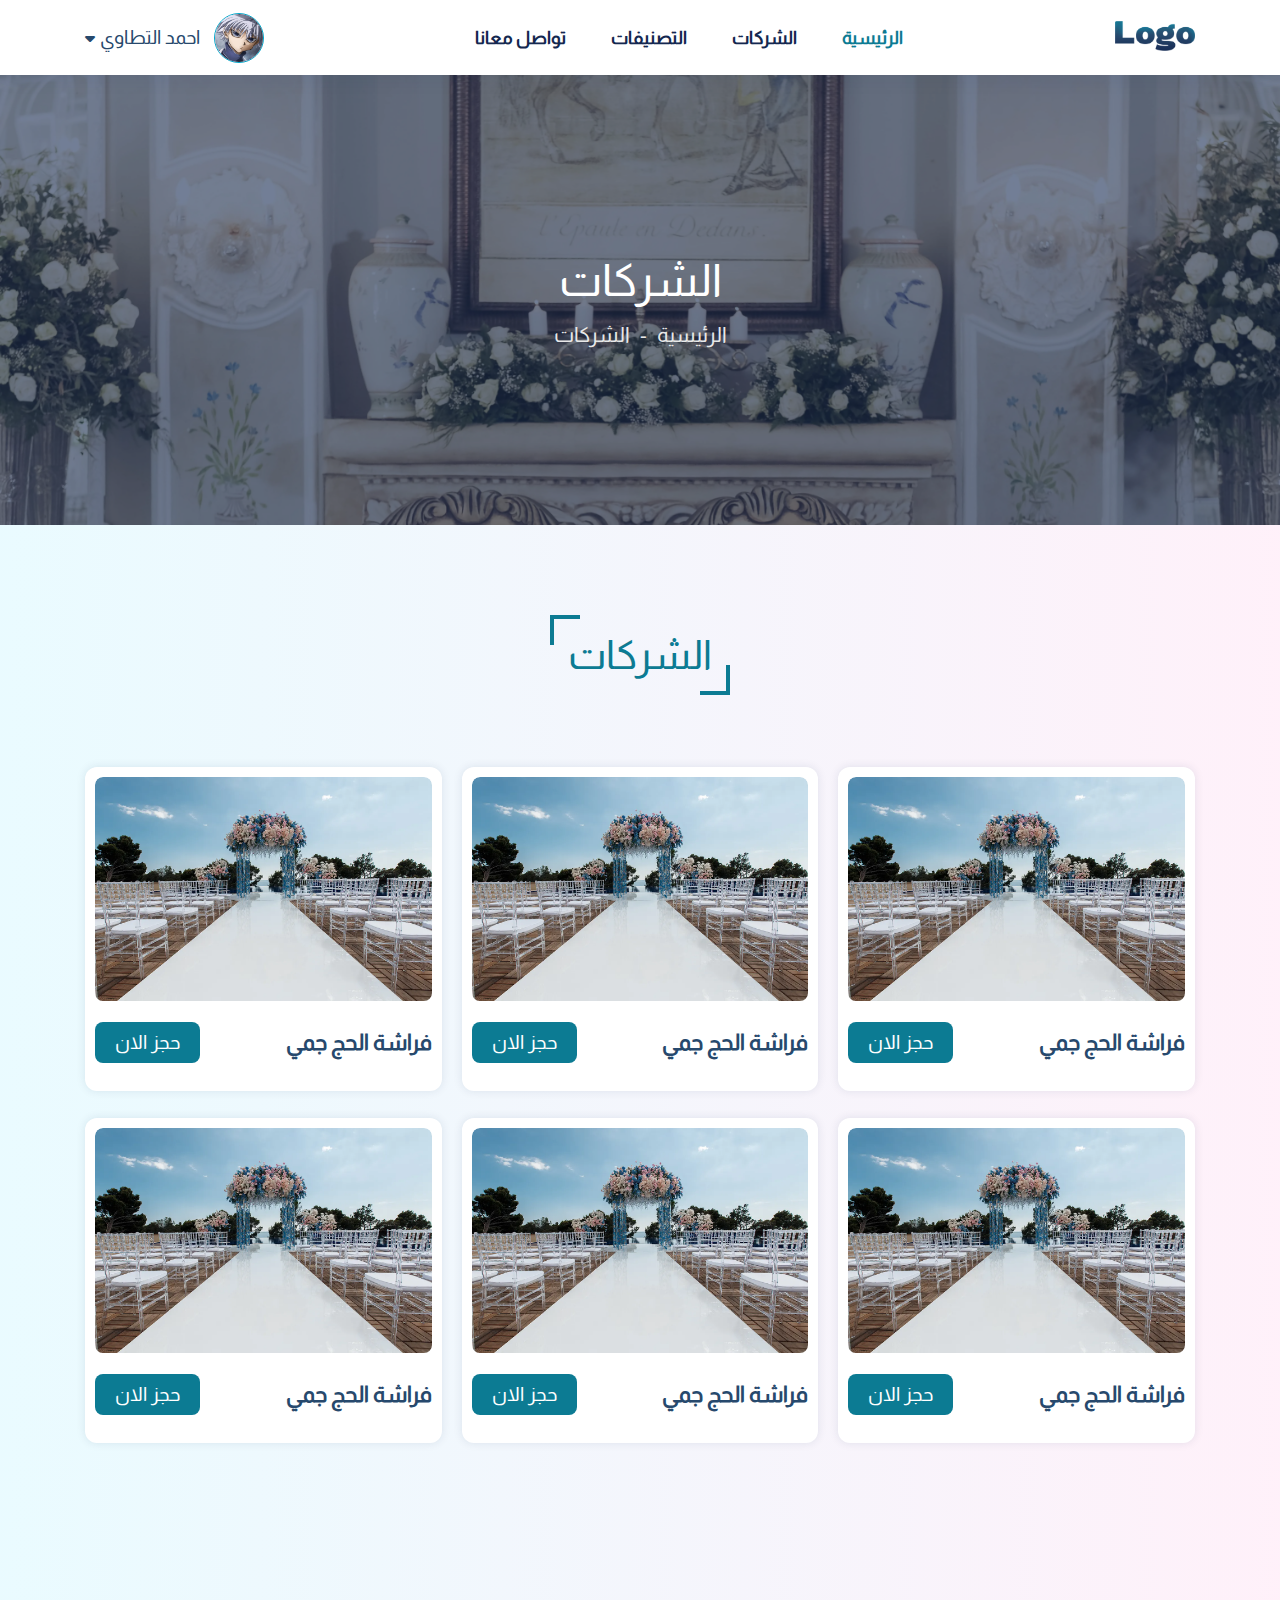
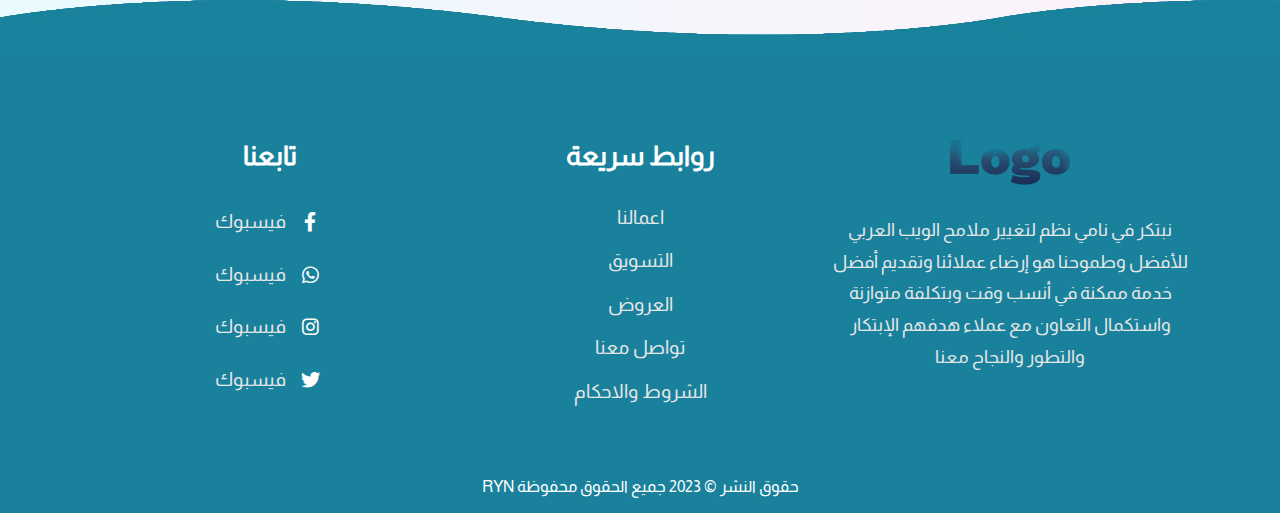
==== company.html @ 6fd78a38 "ahmed" ====
<!DOCTYPE html><html lang="ar"><head><meta charset="UTF-8"><meta http-equiv="X-UA-Compatible" content="IE=edge"><meta name="viewport" content="width=device-width, initial-scale=1"><meta name="description" content="Information Technology"><title>website-s</title><link rel="icon" href="assets/img/logo.webp" type="image/png"><link rel="stylesheet" href="css/style.css"><link rel="stylesheet" href="css/plugins.css"></head></html><body><header> <div class="container"> <nav class="normal"><a class="logo" href="index.html"><img src="assets/img/logo.webp" alt="logo"></a><ul class="nav-links"> <li><a class="active" href="index.html">الرئيسية </a></li><li><a href="company.html">الشركات  </a></li><li><a href="#!">التصنيفات  </a></li><li><a href="ContactUs.html">تواصل معانا </a></li></ul><div class="user-after-login"> <div class="user-img"> <img src="assets/img/model-3.webp" alt="user-img"></div><p class="user-name"> احمد التطاوي<i class="fa-solid fa-caret-down"></i></p><div class="drop-down"> <ul> <li><a href="#!"> <i class="fa-light fa-sliders"></i>إعدادات </a></li><li><a href="#!"> <i class="fa-light fa-circle-info"></i>مساعدة </a></li><li><a href="#!"> <i class="fa-light fa-arrow-right-from-bracket"></i>تسجيل الخروج </a></li></ul></div></div></nav></div><div class="container-full"> <nav class="responsive"><div class="icon-menu"> <span> </span><span> </span><span> </span></div><a class="logo" href="#!"><img src="assets/img/logo.webp" alt="logo"></a><div class="user-after-login"> <div class="user-img"> <img src="assets/img/model-3.webp" alt="user-img"></div><div class="drop-down"> <ul> <li><a href="#!"> <i class="fa-light fa-sliders"></i>إعدادات </a></li><li><a href="#!"> <i class="fa-light fa-circle-info"></i>مساعدة </a></li><li><a href="#!"> <i class="fa-light fa-arrow-right-from-bracket"></i>تسجيل الخروج</a></li></ul></div></div><div class="links-res"> <ul> <li><a class="active" href="index.html">الرئيسية </a></li><li><a href="company.html">الشركات  </a></li><li><a href="#!">التصنيفات  </a></li><li><a href="ContactUs.html">تواصل معانا</a></li></ul></div></nav></div></header><section class="page-banner"> <div class="container"> <div class="page-bread"> <p class="head">الشركات</p><ul><li><a href="index.html">الرئيسية</a></li><li>-</li><li>الشركات</li></ul></div></div></section><section class="company"> <div class="container"> <div class="main-heading"> <p class="title"> الشركات</p></div><div class="row gap-1"><div class="col-4-lg col-6-md col-12-sm"> <div class="company-card"> <div class="company-img"> <img src="assets/img/banner-1.webp" alt="company-img"></div><div class="details-company"> <p class="name">فراشة الحج جمي</p><button type="button">حجز الان</button></div></div></div><div class="col-4-lg col-6-md col-12-sm"> <div class="company-card"> <div class="company-img"> <img src="assets/img/banner-1.webp" alt="company-img"></div><div class="details-company"> <p class="name">فراشة الحج جمي</p><button type="button">حجز الان</button></div></div></div><div class="col-4-lg col-6-md col-12-sm"> <div class="company-card"> <div class="company-img"> <img src="assets/img/banner-1.webp" alt="company-img"></div><div class="details-company"> <p class="name">فراشة الحج جمي</p><button type="button">حجز الان</button></div></div></div><div class="col-4-lg col-6-md col-12-sm"> <div class="company-card"> <div class="company-img"> <img src="assets/img/banner-1.webp" alt="company-img"></div><div class="details-company"> <p class="name">فراشة الحج جمي</p><button type="button">حجز الان</button></div></div></div><div class="col-4-lg col-6-md col-12-sm"> <div class="company-card"> <div class="company-img"> <img src="assets/img/banner-1.webp" alt="company-img"></div><div class="details-company"> <p class="name">فراشة الحج جمي</p><button type="button">حجز الان</button></div></div></div><div class="col-4-lg col-6-md col-12-sm"> <div class="company-card"> <div class="company-img"> <img src="assets/img/banner-1.webp" alt="company-img"></div><div class="details-company"> <p class="name">فراشة الحج جمي</p><button type="button">حجز الان</button></div></div></div></div></div></section><footer> <div class="wave wave-1"></div><div class="wave wave-2"></div><div class="wave wave-3"></div><div class="wave wave-4"></div><div class="container"> <div class="row"> <div class="col-4-lg col-6-md col-12-sm"><div class="about_notes"> <div class="img_footer"> <img src="assets/img/logo.webp" alt="logo"></div><p class="des">نبتكر في نامي نظم لتغيير ملامح الويب العربي للأفضل وطموحنا هو إرضاء عملائنا وتقديم أفضل خدمة ممكنة في أنسب وقت وبتكلفة متوازنة واستكمال التعاون مع عملاء هدفهم الإبتكار والتطور والنجاح معنا</p></div></div><div class="col-4-lg col-6-md col-12-sm"><div class="important_links"> <p class="head">روابط سريعة</p><ul> <li><a href="#!">اعمالنا</a></li><li><a href="#!">التسويق</a></li><li><a href="#!">العروض</a></li><li><a href="ContactUs.html">تواصل معنا</a></li><li><a href="#!">الشروط والاحكام</a></li></ul></div></div><div class="col-4-lg col-6-md col-12-sm"><div class="follow"> <p class="head">تابعنا</p><ul> <li> <a class="links" href="#!"> <i class="fa-brands fa-facebook-f"></i>فيسبوك</a></li><li> <a class="links" href="#!"> <i class="fa-brands fa-whatsapp"></i>فيسبوك</a></li><li> <a class="links" href="#!"> <i class="fa-brands fa-instagram"></i>فيسبوك</a></li><li> <a class="links" href="#!"> <i class="fa-brands fa-twitter"></i>فيسبوك</a></li></ul></div></div></div><p class="copy_right">حقوق النشر © 2023 جميع الحقوق محفوظة <a href="#!">RYN </a></p></div></footer><script src="js/plugins.js"></script></body>
---- css/style.css ----
.row{display:-webkit-box;display:-ms-flexbox;display:flex;-webkit-box-align:center;-ms-flex-align:center;align-items:center;-ms-flex-wrap:wrap;flex-wrap:wrap}.gap-1>*{padding-left:10px;padding-right:10px}.gap-1{margin-left:-10px;margin-right:-10px}@media (min-width:567px){.col-12-sm{-webkit-box-sizing:border-box;box-sizing:border-box;-webkit-box-flex:0;-ms-flex-positive:0;flex-grow:0;width:100%}}@media (min-width:768px){.col-6-md{-webkit-box-sizing:border-box;box-sizing:border-box;-webkit-box-flex:0;-ms-flex-positive:0;flex-grow:0;width:50%}}@media (min-width:992px){.col-4-lg{-webkit-box-sizing:border-box;box-sizing:border-box;-webkit-box-flex:0;-ms-flex-positive:0;flex-grow:0;width:33.3333333333%}}@media (max-width:567px){.col-12-sm{-webkit-box-sizing:border-box;box-sizing:border-box;-webkit-box-flex:0;-ms-flex-positive:0;flex-grow:0;width:100%}}.container-full{max-width:100%;margin:0 auto;padding:0 15px}.container{max-width:1200px;margin:0 auto;padding:0 15px}@media (max-width:767px){.container{padding:0 15px}}@media (min-width:567px){.container{max-width:540px}}@media (min-width:768px){.container{max-width:720px}}@media (min-width:992px){.container{max-width:960px}}@media (min-width:1200px){.container{max-width:1140px}}@media (min-width:1400px){.container{max-width:1320px}}*,::after,::before{-webkit-box-sizing:border-box;box-sizing:border-box}*{font-size:inherit;margin:0;padding:0;font-family:Almarai;direction:rtl}@font-face{src:url(../assets/webfonts/Almarai-Regular.woff2),url(../assets/webfonts/Almarai-Bold.woff2);font-family:Almarai;font-display:swap}body{background-color:#fff;overflow-x:hidden}ul li{list-style:none}a{text-decoration:none;display:inline-block}button{height:unset}header .responsive .icon-menu{width:50px;height:50px;position:relative;background-color:transparent;border:0;display:-webkit-box;display:-ms-flexbox;display:flex;-webkit-box-align:center;-ms-flex-align:center;align-items:center;-webkit-box-pack:center;-ms-flex-pack:center;justify-content:center;cursor:pointer;overflow:hidden}header .responsive .icon-menu span{position:absolute;height:4px;width:40px;background-color:#27496d;border-radius:50px;-webkit-transition:.2s linear;transition:.2s linear}header .responsive .icon-menu span:nth-child(1){top:10px}header .responsive .icon-menu span:nth-child(2){top:20px}header .responsive .icon-menu span:nth-child(3){top:30px}header .responsive .active.icon-menu span:nth-child(1){top:50%;-webkit-transform:rotate(45deg);transform:rotate(45deg)}header .responsive .active.icon-menu span:nth-child(2){top:20px;-webkit-transform:translateX(50px);transform:translateX(50px);opacity:0}header .responsive .active.icon-menu span:nth-child(3){top:50%;-webkit-transform:rotate(315deg);transform:rotate(315deg)}header .normal .user-after-login .drop-down,header .responsive .drop-down{position:absolute;left:-15px;top:7.5vh;background-color:#fff;-webkit-box-shadow:0 0 10px rgba(20,40,80,.1);box-shadow:0 0 10px rgba(20,40,80,.1);height:21vh;width:150px;border-radius:5px;display:none}header .normal .user-after-login .drop-down ul,header .responsive .drop-down ul{padding:3vh 1.5vh}header .normal .user-after-login .drop-down ul li,header .responsive .drop-down ul li{padding-bottom:3vh}header .normal .user-after-login .drop-down ul li a,header .responsive .drop-down ul li a{font-size:1rem;color:#27496d;-webkit-transition:.3s ease-out;transition:.3s ease-out}header .normal .user-after-login .drop-down ul li a i,header .responsive .drop-down ul li a i{padding-left:1vh}header .normal .user-after-login .drop-down ul li a:hover,header .responsive .drop-down ul li a:hover{color:#00a8cc;-webkit-transform:translateX(-10px);transform:translateX(-10px)}header{width:100%;-webkit-box-shadow:0 0 1.25rem rgba(20,40,80,.1);box-shadow:0 0 1.25rem rgba(20,40,80,.1);z-index:1024;position:relative;background-color:#fff}header.scroll{position:fixed;-webkit-animation:sticky .5s linear;animation:sticky .5s linear;top:0;-webkit-box-shadow:0 0 1.25rem rgba(20,40,80,.15);box-shadow:0 0 1.25rem rgba(20,40,80,.15)}header .normal{display:-webkit-box;display:-ms-flexbox;display:flex;-webkit-box-align:center;-ms-flex-align:center;align-items:center;-webkit-box-pack:justify;-ms-flex-pack:justify;justify-content:space-between;padding:12px 0}@media (max-width:768px){header .normal{display:none}}header .normal.scroll{padding:8px 0}header .normal.scroll .logo img{width:60px}header .normal .logo img{width:80px;height:48px;-o-object-fit:contain;object-fit:contain}header .normal .nav-links{display:-webkit-box;display:-ms-flexbox;display:flex;-webkit-box-align:center;-ms-flex-align:center;align-items:center}header .normal .nav-links li{padding-right:5vh}header .normal .nav-links li:nth-child(1){padding-right:0}header .normal .nav-links li a{font-size:1.1rem;color:#142850;-webkit-transition:.3s ease-out;transition:.3s ease-out;font-weight:800}header .normal .nav-links li a:hover{color:#0c7b93}header .normal .nav-links li a.active{color:#0c7b93}header .normal .user-after-login{display:-webkit-box;display:-ms-flexbox;display:flex;-webkit-box-align:center;-ms-flex-align:center;align-items:center;position:relative}header .normal .user-after-login .user-img{width:50px;height:50px}header .normal .user-after-login .user-img img{width:100%;height:100%;-o-object-fit:contain;object-fit:contain;border-radius:50%;border:1px solid #00a8cc}header .normal .user-after-login .user-name{font-size:1.2rem;padding-right:1.5vh;color:#27496d;cursor:pointer;position:relative}header .normal .user-after-login .user-name i{font-size:1rem;padding-right:5px;-webkit-transition:.3s ease-out;transition:.3s ease-out}header .normal .user-after-login .user-name i.flip{-webkit-transform:rotate(180deg);transform:rotate(180deg);color:#0c7b93;padding-left:5px;padding-right:0}header .responsive{display:-webkit-box;display:-ms-flexbox;display:flex;-webkit-box-align:center;-ms-flex-align:center;align-items:center;-webkit-box-pack:justify;-ms-flex-pack:justify;justify-content:space-between;padding:12px 0}@media (min-width:768px){header .responsive{display:none}}header .responsive .user-after-login{position:relative}header .responsive .logo img{width:70px;height:48px;-o-object-fit:contain;object-fit:contain}header .responsive .user-img{border-radius:50%;cursor:pointer;width:50px;height:50px;position:relative}header .responsive .user-img img{width:100%;height:100%;-o-object-fit:cover;object-fit:cover;border:1px solid #0c7b93;border-radius:50%}header .responsive .drop-down{top:8.5vh;left:0}header .responsive .drop-down::before{content:"";border:8px solid transparent;position:absolute;top:-16px;left:15px;border-bottom-color:#0c7b93}header .responsive .links-res{background-color:#f4f4f4;width:100%;height:35vh;position:absolute;top:74px;right:0;-webkit-box-shadow:0 10px 15px rgba(38,38,38,.1);box-shadow:0 10px 15px rgba(38,38,38,.1);display:none}header .responsive .links-res ul{padding:3vh 5vh}header .responsive .links-res ul li{padding-top:4vh}header .responsive .links-res ul li a{font-size:1.2rem;color:#27496d;-webkit-transition:.3s ease-out;transition:.3s ease-out}header .responsive .links-res ul li a:hover{color:#00a8cc;-webkit-transform:translateX(-15px);transform:translateX(-15px)}@-webkit-keyframes sticky{0%{top:-100px}100%{top:0}}@keyframes sticky{0%{top:-100px}100%{top:0}}.home-banner{height:calc(100vh - 75.2px);overflow:hidden}.home-banner .owl-carousel{height:100%;position:relative}.home-banner .owl-carousel .owl-stage-outer{height:100%}.home-banner .owl-carousel .owl-stage-outer .owl-stage{height:100%}.home-banner .owl-carousel .owl-stage-outer .owl-stage .owl-item{height:100%;position:relative}.home-banner .owl-carousel .owl-stage-outer .owl-stage .owl-item.prev{position:relative}.home-banner .owl-carousel .owl-stage-outer .owl-stage .owl-item.prev::before{content:"";position:absolute;top:0;left:0;background:rgba(255,255,255,.4);width:100%;height:100%;z-index:9;right:-100%;width:100%;-webkit-animation:overlay-next 1s ease-in-out forwards;animation:overlay-next 1s ease-in-out forwards}.home-banner .owl-carousel .owl-stage-outer .owl-stage .owl-item.next{position:relative}.home-banner .owl-carousel .owl-stage-outer .owl-stage .owl-item.next::before{content:"";position:absolute;top:0;left:0;background:rgba(255,255,255,.4);width:100%;height:100%;z-index:9;left:-100%;-webkit-animation:overlay 1s ease-in-out forwards;animation:overlay 1s ease-in-out forwards}.home-banner .owl-carousel .owl-stage-outer .owl-stage .owl-item .img-slider{width:100%;height:100%;position:relative}.home-banner .owl-carousel .owl-stage-outer .owl-stage .owl-item .img-slider::before{content:"";position:absolute;top:0;left:0;background:rgba(20,40,80,.6);width:100%;height:100%}.home-banner .owl-carousel .owl-stage-outer .owl-stage .owl-item .img-slider img{width:100%;height:100%;-o-object-fit:cover;object-fit:cover}.home-banner .owl-carousel .owl-stage-outer .owl-stage .owl-item .banner-details{position:absolute;top:45%;left:50%;-webkit-transform:translate(-50%,-50%);transform:translate(-50%,-50%);text-align:center;z-index:10}.home-banner .owl-carousel .owl-stage-outer .owl-stage .owl-item .banner-details h2{font-size:3rem;padding-bottom:2vh;color:#fff}@media (max-width:580px){.home-banner .owl-carousel .owl-stage-outer .owl-stage .owl-item .banner-details h2{font-size:2rem}}.home-banner .owl-carousel .owl-stage-outer .owl-stage .owl-item .banner-details p{font-size:1.5rem;color:#f4f4f4}@media (max-width:580px){.home-banner .owl-carousel .owl-stage-outer .owl-stage .owl-item .banner-details p{font-size:1rem}}.home-banner .owl-carousel .owl-nav{position:absolute;bottom:10px;right:40px;background-color:transparent;display:-webkit-box;display:-ms-flexbox;display:flex;-webkit-box-align:center;-ms-flex-align:center;align-items:center}.home-banner .owl-carousel .owl-nav button.owl-next,.home-banner .owl-carousel .owl-nav button.owl-prev{font-size:3.5rem;color:#dff9ff;height:50px;width:50px;border-radius:50%;background-color:transparent;border:1px solid #dff9ff;display:-webkit-box;display:-ms-flexbox;display:flex;-webkit-box-align:center;-ms-flex-align:center;align-items:center;-webkit-box-pack:center;-ms-flex-pack:center;justify-content:center;margin:2vh 2vh;-webkit-transition:.3s ease-out;transition:.3s ease-out}.home-banner .owl-carousel .owl-nav button.owl-next:hover,.home-banner .owl-carousel .owl-nav button.owl-prev:hover{background-color:#00d0ff;border:1px solid #00d0ff;color:#fff}.home-banner .owl-carousel .owl-nav button.owl-next span,.home-banner .owl-carousel .owl-nav button.owl-prev span{padding-bottom:7px}@-webkit-keyframes overlay{0%{left:-100%}100%{left:0;opacity:0}}@keyframes overlay{0%{left:-100%}100%{left:0;opacity:0}}@-webkit-keyframes overlay-next{0%{right:-100%}100%{right:0;opacity:0}}@keyframes overlay-next{0%{right:-100%}100%{right:0;opacity:0}}@-webkit-keyframes fadeDown{0%{top:-80%;opacity:0}50%{top:40%;opacity:.8;-webkit-transform:scale(1.2) translate(-50%,-50%);transform:scale(1.2) translate(-50%,-50%)}100%{top:32%;opacity:1;-webkit-transform:scale(1) translate(-50%,-50%);transform:scale(1) translate(-50%,-50%)}}@keyframes fadeDown{0%{top:-80%;opacity:0}50%{top:40%;opacity:.8;-webkit-transform:scale(1.2) translate(-50%,-50%);transform:scale(1.2) translate(-50%,-50%)}100%{top:32%;opacity:1;-webkit-transform:scale(1) translate(-50%,-50%);transform:scale(1) translate(-50%,-50%)}}.home-offer{width:100%;min-height:100vh;padding-top:10vh;background:-webkit-gradient(linear,left top,right top,from(hsla(191deg,100%,93%,.6)),to(hsla(323deg,100%,93%,.4)));background:linear-gradient(90deg,hsla(191deg,100%,93%,.6) 0,hsla(323deg,100%,93%,.4) 100%)}.home-offer .owl-stage-outer{padding:5vh 0}.home-offer .card{background-color:#fff;border-radius:12px;min-height:50vh;-webkit-transition:.3s ease-out;transition:.3s ease-out;position:relative}.home-offer .card:hover{-webkit-box-shadow:0 0 10px rgba(20,40,80,.3);box-shadow:0 0 10px rgba(20,40,80,.3)}.home-offer .card:hover .card-img img{-webkit-transform:scale(1.2);transform:scale(1.2)}.home-offer .card:hover .card-img .icon-contact{top:0}.home-offer .card:hover .details-card .name-company a{color:#00a8cc}.home-offer .card .card-img{width:100%;height:40vh;border-top-left-radius:12px;border-top-right-radius:12px;overflow:hidden;position:relative}.home-offer .card .card-img img{width:100%;height:100%;-o-object-fit:cover;object-fit:cover;border-top-left-radius:12px;border-top-right-radius:12px;-webkit-transition:3s ease-in-out;transition:3s ease-in-out}.home-offer .card .card-img .icon-contact{position:absolute;top:-100%;left:50%;-webkit-transform:translateX(-50%);transform:translateX(-50%);background-color:rgba(0,168,204,.5);z-index:10;width:100%;height:100%;display:-webkit-box;display:-ms-flexbox;display:flex;-webkit-box-align:center;-ms-flex-align:center;align-items:center;-webkit-box-pack:center;-ms-flex-pack:center;justify-content:center;-webkit-transition:.3s ease-out;transition:.3s ease-out}.home-offer .card .card-img .icon-contact a{position:relative}.home-offer .card .card-img .icon-contact a:nth-child(2){margin-right:5vh}.home-offer .card .card-img .icon-contact a i{font-size:2rem;background-color:#ededed;width:55px;height:55px;border-radius:50%;display:-webkit-box;display:-ms-flexbox;display:flex;-webkit-box-align:center;-ms-flex-align:center;align-items:center;-webkit-box-pack:center;-ms-flex-pack:center;justify-content:center;color:#00a8cc;-webkit-box-shadow:4px 3px 10px rgba(0,0,0,.1) inset,-9px -4px 10px rgba(255,255,255,.5) inset;box-shadow:4px 3px 10px rgba(0,0,0,.1) inset,-9px -4px 10px rgba(255,255,255,.5) inset}.home-offer .card .details-card{padding:2.5vh 3vh 2vh;display:-webkit-box;display:-ms-flexbox;display:flex;-webkit-box-align:center;-ms-flex-align:center;align-items:center;-webkit-box-pack:justify;-ms-flex-pack:justify;justify-content:space-between}.home-offer .card .details-card .name-company{font-size:1.4rem;font-weight:800}.home-offer .card .details-card .name-company a{color:#27496d;-webkit-transition:.3s ease-out;transition:.3s ease-out}.home-offer .card .details-card .data{font-size:.9rem;color:#535353}.main-heading{display:-webkit-box;display:-ms-flexbox;display:flex;-webkit-box-align:center;-ms-flex-align:center;align-items:center;-webkit-box-orient:vertical;-webkit-box-direction:normal;-ms-flex-direction:column;flex-direction:column;-webkit-box-pack:center;-ms-flex-pack:center;justify-content:center;padding-bottom:8vh}.main-heading .title{position:relative;font-size:2.5rem;color:#0c7b93;padding:2vh}.main-heading .title::after,.main-heading .title::before{content:"";position:absolute;width:30px;height:30px}.main-heading .title::before{border-top:4px solid #0c7b93;border-left:4px solid #0c7b93;top:0;left:0}.main-heading .title::after{border-bottom:4px solid #0c7b93;border-right:4px solid #0c7b93;bottom:0;right:0}.home-about{width:100%;min-height:100vh;padding-top:10vh;position:relative}.home-about .img-animation{position:absolute;top:60%;-webkit-transform:translateY(-50%);transform:translateY(-50%);right:0;width:600px;height:600px;z-index:-1}.home-about .img-animation img{width:100%;height:100%;-o-object-fit:contain;object-fit:contain;opacity:.1;-webkit-animation:rotate_360 6s linear infinite;animation:rotate_360 6s linear infinite}.home-about .box{position:relative}.home-about .box .tittle{font-size:1.8rem;color:#0c7b93;padding-bottom:2.5vh;font-weight:800}.home-about .box .des{font-size:1.2rem;color:#27496d;line-height:2;padding-left:5vh}.home-about .img-about{width:100%;height:100%;position:relative}.home-about .img-about::before{content:"";width:100%;height:100%;background-color:#0c7b93;position:absolute;top:30px;left:30px;border-radius:10px}.home-about .img-about img{width:100%;height:100%;-o-object-fit:contain;object-fit:contain;border-radius:10px;position:relative;-webkit-box-shadow:12px 16px 20px #191919;box-shadow:12px 16px 20px #191919}@-webkit-keyframes rotate_360{0%{-webkit-transform:rotate(0);transform:rotate(0)}100%{-webkit-transform:rotate(360deg);transform:rotate(360deg)}}@keyframes rotate_360{0%{-webkit-transform:rotate(0);transform:rotate(0)}100%{-webkit-transform:rotate(360deg);transform:rotate(360deg)}}footer{width:100%;min-height:50vh;padding-top:10vh;background-color:#19819c;position:relative;width:100%;text-align:center}footer .wave{position:absolute;width:100%;top:-50px;left:0;height:50px;background:url(../assets/img/wave.webp);background-size:1000px 50px}footer .wave-1{-webkit-animation:wave_1 5s linear infinite;animation:wave_1 5s linear infinite;z-index:1000;opacity:1;bottom:0}footer .wave-2{-webkit-animation:wave_2 4s linear infinite;animation:wave_2 4s linear infinite;z-index:999;opacity:.8;bottom:10px}footer .wave-3{-webkit-animation:wave_1 3s linear infinite;animation:wave_1 3s linear infinite;z-index:999;opacity:.5;bottom:15px}footer .wave-4{-webkit-animation:wave_2 2s linear infinite;animation:wave_2 2s linear infinite;z-index:999;opacity:.2;bottom:20px}footer .row{-webkit-box-align:start;-ms-flex-align:start;align-items:flex-start}footer .about_notes{position:relative;margin-bottom:2vh}footer .about_notes .img_footer{width:120px;height:auto;padding-bottom:3vh;margin-left:auto;margin-right:auto}footer .about_notes .img_footer img{width:100%;height:100%;-o-object-fit:cover;object-fit:cover}footer .about_notes .des{font-size:1.1rem;font-weight:300;color:#e7e7e7;line-height:1.8;width:400px;max-width:100%}footer .follow,footer .important_links{position:relative;margin-bottom:2vh}footer .follow .head,footer .important_links .head{font-size:1.7rem;color:#fff;padding-bottom:4vh;font-weight:800}footer .follow ul li,footer .important_links ul li{padding-bottom:2.5vh}footer .follow ul li a,footer .important_links ul li a{font-size:1.2rem;color:#e7e7e7;-webkit-transition:.3s ease-out;transition:.3s ease-out}footer .follow ul li a:hover,footer .important_links ul li a:hover{color:#5bb1e6;-webkit-transform:translateX(-5px);transform:translateX(-5px)}footer .follow ul li a i,footer .important_links ul li a i{width:30px;height:30px;border-radius:50%;background-color:#19819c;display:-webkit-box;display:-ms-flexbox;display:flex;-webkit-box-align:center;-ms-flex-align:center;align-items:center;-webkit-box-pack:center;-ms-flex-pack:center;justify-content:center;color:#fff;margin-left:1vh}footer .follow ul li .links,footer .important_links ul li .links{display:-webkit-box;display:-ms-flexbox;display:flex;-webkit-box-align:center;-ms-flex-align:center;align-items:center;-webkit-box-pack:center;-ms-flex-pack:center;justify-content:center}footer .copy_right{padding:4vh 0 2vh;font-size:1rem;color:#fff;font-weight:300}footer .copy_right a{color:#fff;-webkit-transition:.3s ease-out;transition:.3s ease-out}footer .copy_right a:hover{color:#34d7b2}@-webkit-keyframes scale{0%{-webkit-transform:scale(1);transform:scale(1)}50%{-webkit-transform:scale(1.3);transform:scale(1.3)}100%{-webkit-transform:scale(1);transform:scale(1)}}@keyframes scale{0%{-webkit-transform:scale(1);transform:scale(1)}50%{-webkit-transform:scale(1.3);transform:scale(1.3)}100%{-webkit-transform:scale(1);transform:scale(1)}}@-webkit-keyframes wave_1{0%{background-position-x:1000px}100%{background-position-x:0}}@keyframes wave_1{0%{background-position-x:1000px}100%{background-position-x:0}}@-webkit-keyframes wave_2{0%{background-position-x:0}100%{background-position-x:1000px}}@keyframes wave_2{0%{background-position-x:0}100%{background-position-x:1000px}}.page-banner{width:100%;height:50vh;position:relative;background:url(../assets/img/banner-page.webp) no-repeat;background-size:cover}.page-banner::before{content:"";position:absolute;top:0;left:0;background:rgba(20,40,80,.6);width:100%;height:100%}.page-banner .page-bread{position:absolute;top:50%;left:50%;-webkit-transform:translate(-50%,-50%);transform:translate(-50%,-50%);display:-webkit-box;display:-ms-flexbox;display:flex;-webkit-box-align:center;-ms-flex-align:center;align-items:center;-webkit-box-orient:vertical;-webkit-box-direction:normal;-ms-flex-direction:column;flex-direction:column}.page-banner .page-bread .head{position:relative;font-size:2.8rem;color:#fff;margin-bottom:2vh}.page-banner .page-bread ul{display:-webkit-box;display:-ms-flexbox;display:flex;-webkit-box-align:center;-ms-flex-align:center;align-items:center;position:relative}.page-banner .page-bread ul li{padding-right:10px;font-size:1.3rem;color:#e8e8e8}.page-banner .page-bread ul li:nth-child(1){padding-right:0}.page-banner .page-bread ul li a{color:#e8e8e8;-webkit-transition:.3s ease-out;transition:.3s ease-out}.page-banner .page-bread ul li a:hover{color:#00a8cc}.contactUs{width:100%;min-height:100vh;padding-top:10vh;background:-webkit-gradient(linear,left top,right top,from(hsla(191deg,100%,93%,.6)),to(hsla(323deg,100%,93%,.4)));background:linear-gradient(90deg,hsla(191deg,100%,93%,.6) 0,hsla(323deg,100%,93%,.4) 100%)}.contactUs form .form-control{width:100%;margin-bottom:3vh;display:-webkit-box;display:-ms-flexbox;display:flex;-webkit-box-align:center;-ms-flex-align:center;align-items:center;-webkit-box-orient:vertical;-webkit-box-direction:normal;-ms-flex-direction:column;flex-direction:column;-webkit-box-align:start;-ms-flex-align:start;align-items:flex-start}.contactUs form .form-control label{font-size:1.3rem;color:#27496d;padding:0 1.5vh 1.5vh 0;text-align:right;font-weight:800}.contactUs form .form-control input,.contactUs form .form-control textarea{width:100%;height:48px;padding-right:10px;padding-left:10px;max-width:100%;border:1px solid silver;border-radius:8px;background-color:transparent;-webkit-transition:.3s ease-out;transition:.3s ease-out;font-size:1.2rem}.contactUs form .form-control input:focus,.contactUs form .form-control textarea:focus{border:1px solid #00a8cc;outline:0}.contactUs form .form-control textarea{height:120px;padding-top:10px}.contactUs form .button{width:100%;display:-webkit-box;display:-ms-flexbox;display:flex;-webkit-box-align:center;-ms-flex-align:center;align-items:center;-webkit-box-pack:center;-ms-flex-pack:center;justify-content:center}.contactUs form .button button{padding:15px 40px;background-color:transparent;border:1px solid #00a8cc;color:#00a8cc;-webkit-transition:.3s ease-out;transition:.3s ease-out;border-radius:10px;cursor:pointer;font-size:1.2rem}.contactUs form .button button:hover{color:#fff;background-color:#00a8cc}.contactUs img{width:100%;height:100%;-o-object-fit:contain;object-fit:contain}@media (max-width:767px){.contactUs img{display:none}}.company{width:100%;min-height:100vh;padding-top:10vh;background:-webkit-gradient(linear,left top,right top,from(hsla(191deg,100%,93%,.6)),to(hsla(323deg,100%,93%,.4)));background:linear-gradient(90deg,hsla(191deg,100%,93%,.6) 0,hsla(323deg,100%,93%,.4) 100%);padding-bottom:20vh}.company .company-card{background-color:#fff;border-radius:12px;padding:10px;-webkit-box-shadow:0 0 10px rgba(20,40,80,.1);box-shadow:0 0 10px rgba(20,40,80,.1);-webkit-transition:.3s ease-out;transition:.3s ease-out;margin-bottom:3vh}.company .company-card:hover{-webkit-box-shadow:0 0 10px rgba(20,40,80,.2);box-shadow:0 0 10px rgba(20,40,80,.2);-webkit-transform:scale(1.05);transform:scale(1.05)}.company .company-card:hover .company-img img{-webkit-transform:scale(1.2);transform:scale(1.2)}.company .company-card:hover .details-company .name{color:#00a8cc}.company .company-card .company-img{width:100%;height:50%;overflow:hidden;border-radius:8px}.company .company-card .company-img img{width:100%;height:100%;-o-object-fit:cover;object-fit:cover;border-radius:8px;-webkit-transition:2s ease-in-out;transition:2s ease-in-out}.company .company-card .details-company{display:-webkit-box;display:-ms-flexbox;display:flex;-webkit-box-align:center;-ms-flex-align:center;align-items:center;-webkit-box-pack:justify;-ms-flex-pack:justify;justify-content:space-between;padding:2vh 0}.company .company-card .details-company .name{font-size:1.4rem;font-weight:800;color:#27496d;-webkit-transition:.3s ease-out;transition:.3s ease-out}.company .company-card .details-company button{font-size:1.2rem;color:#fff;background-color:#0c7b93;-webkit-transition:.3s ease-out;transition:.3s ease-out;padding:10px 20px;border-radius:8px;cursor:pointer;border:none}.company .company-card .details-company button:hover{background-color:#00a8cc}
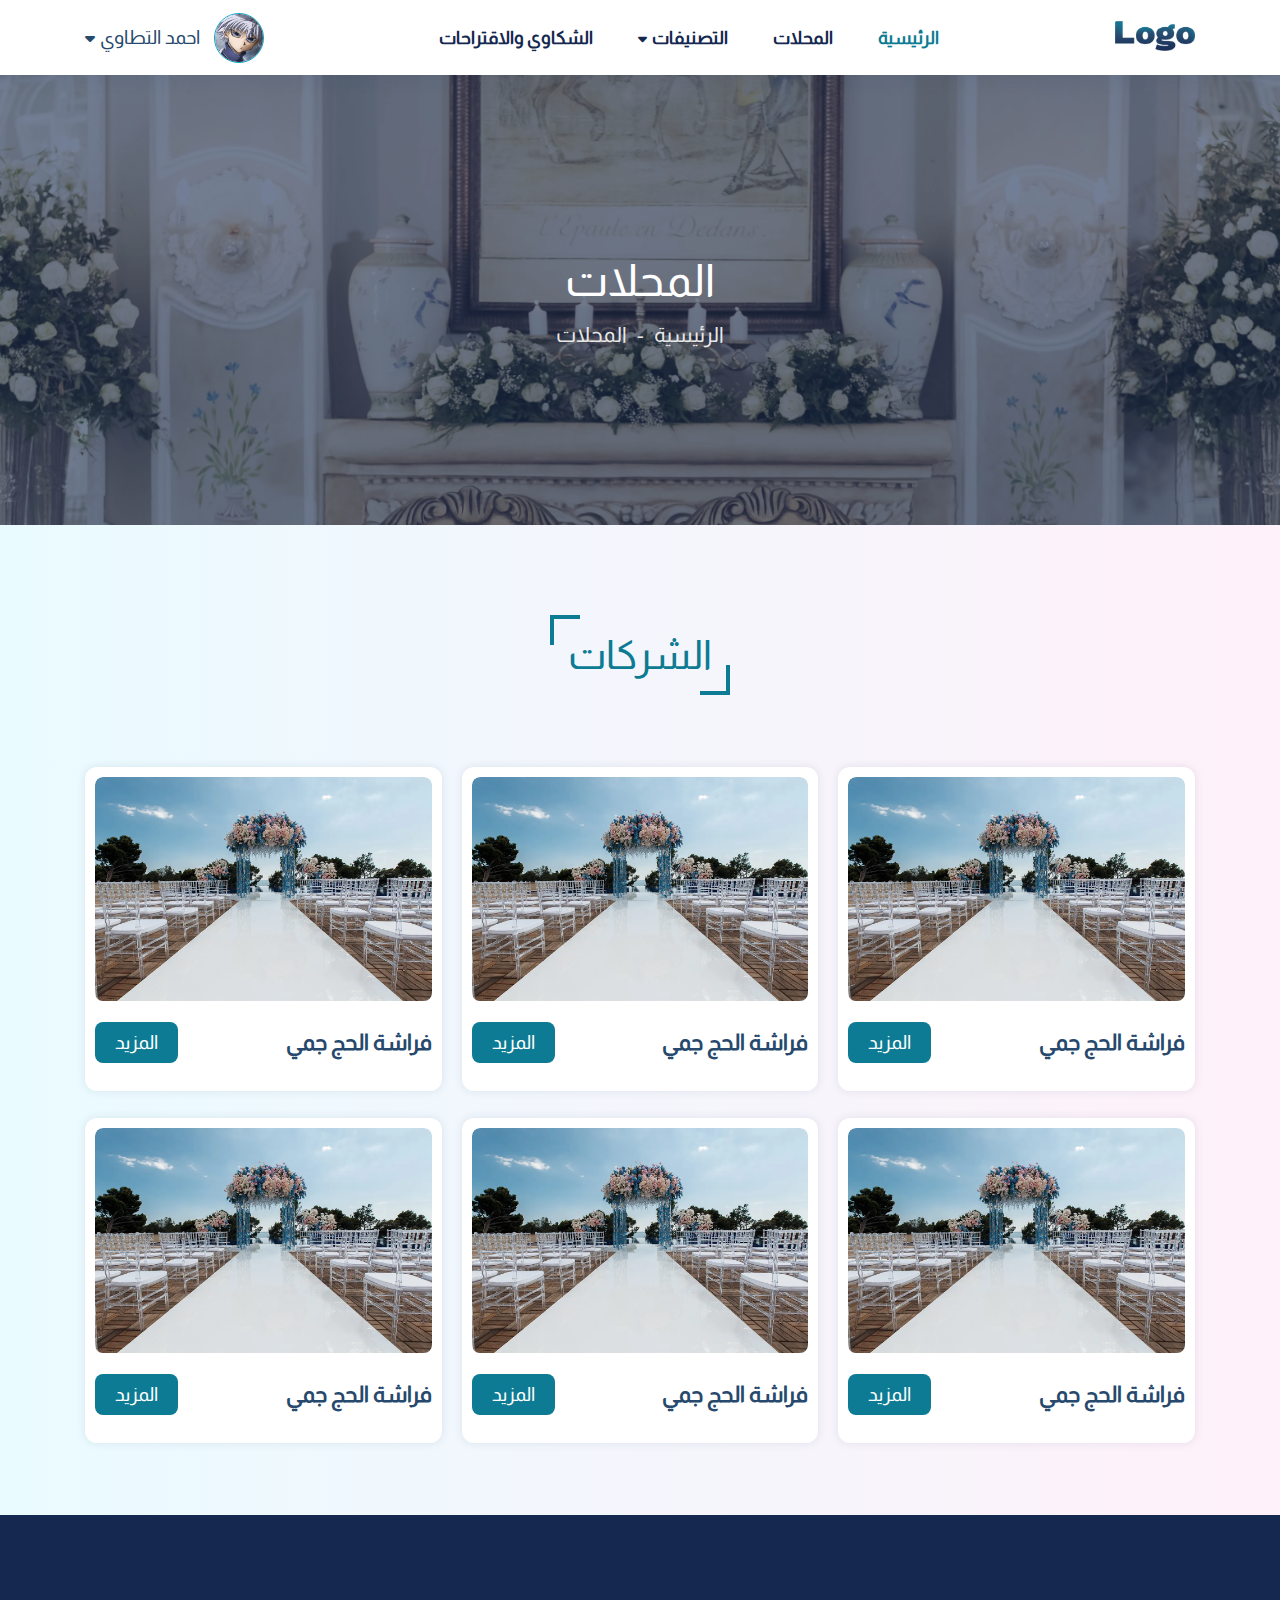
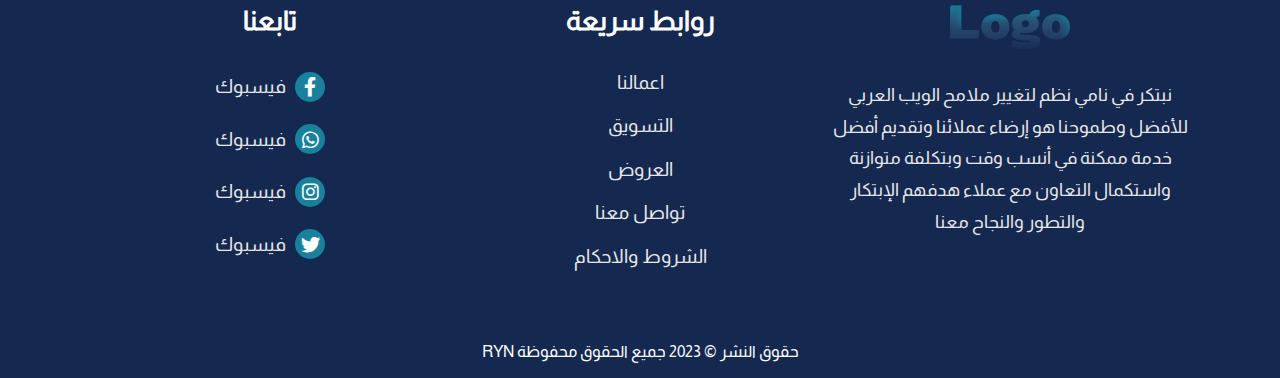
==== commit b8ce9f1b: "ahmed" ====
--- a/company.html
+++ b/company.html
@@ -1 +1 @@
-<!DOCTYPE html><html lang="ar"><head><meta charset="UTF-8"><meta http-equiv="X-UA-Compatible" content="IE=edge"><meta name="viewport" content="width=device-width, initial-scale=1"><meta name="description" content="Information Technology"><title>website-s</title><link rel="icon" href="assets/img/logo.webp" type="image/png"><link rel="stylesheet" href="css/style.css"><link rel="stylesheet" href="css/plugins.css"></head></html><body><header> <div class="container"> <nav class="normal"><a class="logo" href="index.html"><img src="assets/img/logo.webp" alt="logo"></a><ul class="nav-links"> <li><a class="active" href="index.html">الرئيسية </a></li><li><a href="company.html">الشركات  </a></li><li><a href="#!">التصنيفات  </a></li><li><a href="ContactUs.html">تواصل معانا </a></li></ul><div class="user-after-login"> <div class="user-img"> <img src="assets/img/model-3.webp" alt="user-img"></div><p class="user-name"> احمد التطاوي<i class="fa-solid fa-caret-down"></i></p><div class="drop-down"> <ul> <li><a href="#!"> <i class="fa-light fa-sliders"></i>إعدادات </a></li><li><a href="#!"> <i class="fa-light fa-circle-info"></i>مساعدة </a></li><li><a href="#!"> <i class="fa-light fa-arrow-right-from-bracket"></i>تسجيل الخروج </a></li></ul></div></div></nav></div><div class="container-full"> <nav class="responsive"><div class="icon-menu"> <span> </span><span> </span><span> </span></div><a class="logo" href="#!"><img src="assets/img/logo.webp" alt="logo"></a><div class="user-after-login"> <div class="user-img"> <img src="assets/img/model-3.webp" alt="user-img"></div><div class="drop-down"> <ul> <li><a href="#!"> <i class="fa-light fa-sliders"></i>إعدادات </a></li><li><a href="#!"> <i class="fa-light fa-circle-info"></i>مساعدة </a></li><li><a href="#!"> <i class="fa-light fa-arrow-right-from-bracket"></i>تسجيل الخروج</a></li></ul></div></div><div class="links-res"> <ul> <li><a class="active" href="index.html">الرئيسية </a></li><li><a href="company.html">الشركات  </a></li><li><a href="#!">التصنيفات  </a></li><li><a href="ContactUs.html">تواصل معانا</a></li></ul></div></nav></div></header><section class="page-banner"> <div class="container"> <div class="page-bread"> <p class="head">الشركات</p><ul><li><a href="index.html">الرئيسية</a></li><li>-</li><li>الشركات</li></ul></div></div></section><section class="company"> <div class="container"> <div class="main-heading"> <p class="title"> الشركات</p></div><div class="row gap-1"><div class="col-4-lg col-6-md col-12-sm"> <div class="company-card"> <div class="company-img"> <img src="assets/img/banner-1.webp" alt="company-img"></div><div class="details-company"> <p class="name">فراشة الحج جمي</p><button type="button">حجز الان</button></div></div></div><div class="col-4-lg col-6-md col-12-sm"> <div class="company-card"> <div class="company-img"> <img src="assets/img/banner-1.webp" alt="company-img"></div><div class="details-company"> <p class="name">فراشة الحج جمي</p><button type="button">حجز الان</button></div></div></div><div class="col-4-lg col-6-md col-12-sm"> <div class="company-card"> <div class="company-img"> <img src="assets/img/banner-1.webp" alt="company-img"></div><div class="details-company"> <p class="name">فراشة الحج جمي</p><button type="button">حجز الان</button></div></div></div><div class="col-4-lg col-6-md col-12-sm"> <div class="company-card"> <div class="company-img"> <img src="assets/img/banner-1.webp" alt="company-img"></div><div class="details-company"> <p class="name">فراشة الحج جمي</p><button type="button">حجز الان</button></div></div></div><div class="col-4-lg col-6-md col-12-sm"> <div class="company-card"> <div class="company-img"> <img src="assets/img/banner-1.webp" alt="company-img"></div><div class="details-company"> <p class="name">فراشة الحج جمي</p><button type="button">حجز الان</button></div></div></div><div class="col-4-lg col-6-md col-12-sm"> <div class="company-card"> <div class="company-img"> <img src="assets/img/banner-1.webp" alt="company-img"></div><div class="details-company"> <p class="name">فراشة الحج جمي</p><button type="button">حجز الان</button></div></div></div></div></div></section><footer> <div class="wave wave-1"></div><div class="wave wave-2"></div><div class="wave wave-3"></div><div class="wave wave-4"></div><div class="container"> <div class="row"> <div class="col-4-lg col-6-md col-12-sm"><div class="about_notes"> <div class="img_footer"> <img src="assets/img/logo.webp" alt="logo"></div><p class="des">نبتكر في نامي نظم لتغيير ملامح الويب العربي للأفضل وطموحنا هو إرضاء عملائنا وتقديم أفضل خدمة ممكنة في أنسب وقت وبتكلفة متوازنة واستكمال التعاون مع عملاء هدفهم الإبتكار والتطور والنجاح معنا</p></div></div><div class="col-4-lg col-6-md col-12-sm"><div class="important_links"> <p class="head">روابط سريعة</p><ul> <li><a href="#!">اعمالنا</a></li><li><a href="#!">التسويق</a></li><li><a href="#!">العروض</a></li><li><a href="ContactUs.html">تواصل معنا</a></li><li><a href="#!">الشروط والاحكام</a></li></ul></div></div><div class="col-4-lg col-6-md col-12-sm"><div class="follow"> <p class="head">تابعنا</p><ul> <li> <a class="links" href="#!"> <i class="fa-brands fa-facebook-f"></i>فيسبوك</a></li><li> <a class="links" href="#!"> <i class="fa-brands fa-whatsapp"></i>فيسبوك</a></li><li> <a class="links" href="#!"> <i class="fa-brands fa-instagram"></i>فيسبوك</a></li><li> <a class="links" href="#!"> <i class="fa-brands fa-twitter"></i>فيسبوك</a></li></ul></div></div></div><p class="copy_right">حقوق النشر © 2023 جميع الحقوق محفوظة <a href="#!">RYN </a></p></div></footer><script src="js/plugins.js"></script></body>+<!DOCTYPE html><html lang="ar"><head><meta charset="UTF-8"><meta http-equiv="X-UA-Compatible" content="IE=edge"><meta name="viewport" content="width=device-width, initial-scale=1"><meta name="description" content="Information Technology"><title>website-s</title><link rel="icon" href="assets/img/logo.webp" type="image/png"><link rel="stylesheet" href="css/style.css"><link rel="stylesheet" href="css/plugins.css"></head></html><body><header> <div class="container"> <nav class="normal"><a class="logo" href="index.html"><img src="assets/img/logo.webp" alt="logo"></a><ul class="nav-links"> <li class="nav-items"><a class="active" href="index.html">الرئيسية </a></li><li class="nav-items"><a href="company.html">المحلات  </a></li><li class="nav-items"><a href="#!" id="dropDown2"> التصنيفات<i class="fa-solid fa-caret-down"></i></a><div class="drop-down-2"><ul> <li><a href="#!"> الضيافة  </a></li><li><a href="#!"> التنسيقات</a></li></ul></div></li><li class="nav-items"><a href="contact.html">الشكاوي والاقتراحات </a></li></ul><div class="user-after-login"> <div class="user-img"> <img src="assets/img/model-3.webp" alt="user-img"></div><p class="user-name"> احمد التطاوي<i class="fa-solid fa-caret-down"></i></p><div class="drop-down"> <ul> <li><a href="#!"> <i class="fa-light fa-sliders"></i>إعدادات  </a></li><li><a href="#!"> <i class="fa-light fa-arrow-right-from-bracket"></i>تسجيل الخروج </a></li></ul></div></div></nav></div><div class="container-full"> <nav class="responsive"><div class="icon-menu"> <span> </span><span> </span><span> </span></div><a class="logo" href="#!"><img src="assets/img/logo.webp" alt="logo"></a><div class="user-after-login"> <div class="user-img"> <img src="assets/img/model-3.webp" alt="user-img"></div><div class="drop-down"> <ul> <li><a href="#!"> <i class="fa-light fa-sliders"></i>إعدادات </a></li><li><a href="#!"> <i class="fa-light fa-arrow-right-from-bracket"></i>تسجيل الخروج</a></li></ul></div></div><div class="links-res"> <ul> <li><a class="active" href="index.html">الرئيسية </a></li><li><a href="company.html">المحلات  </a></li><li><a href="#!">التصنيفات  </a></li><li><a href="contact.html">الشكاوي والاقتراحات</a></li></ul></div></nav></div></header><section class="page-banner"> <div class="container"> <div class="page-bread"> <p class="head">المحلات</p><ul><li><a href="index.html">الرئيسية</a></li><li>-</li><li>المحلات</li></ul></div></div></section><section class="company"> <div class="container"> <div class="main-heading"> <p class="title"> الشركات</p></div><div class="row gap-1"><div class="col-4-lg col-6-md col-12-sm"> <div class="company-card"> <div class="company-img"> <img src="assets/img/banner-1.webp" alt="company-img"></div><div class="details-company"> <p class="name">فراشة الحج جمي</p><button type="button"> <a href="companyDetailes.html">المزيد </a></button></div></div></div><div class="col-4-lg col-6-md col-12-sm"> <div class="company-card"> <div class="company-img"> <img src="assets/img/banner-1.webp" alt="company-img"></div><div class="details-company"> <p class="name">فراشة الحج جمي</p><button type="button"> <a href="companyDetailes.html">المزيد </a></button></div></div></div><div class="col-4-lg col-6-md col-12-sm"> <div class="company-card"> <div class="company-img"> <img src="assets/img/banner-1.webp" alt="company-img"></div><div class="details-company"> <p class="name">فراشة الحج جمي</p><button type="button"> <a href="companyDetailes.html">المزيد </a></button></div></div></div><div class="col-4-lg col-6-md col-12-sm"> <div class="company-card"> <div class="company-img"> <img src="assets/img/banner-1.webp" alt="company-img"></div><div class="details-company"> <p class="name">فراشة الحج جمي</p><button type="button"> <a href="companyDetailes.html">المزيد </a></button></div></div></div><div class="col-4-lg col-6-md col-12-sm"> <div class="company-card"> <div class="company-img"> <img src="assets/img/banner-1.webp" alt="company-img"></div><div class="details-company"> <p class="name">فراشة الحج جمي</p><button type="button"> <a href="companyDetailes.html">المزيد </a></button></div></div></div><div class="col-4-lg col-6-md col-12-sm"> <div class="company-card"> <div class="company-img"> <img src="assets/img/banner-1.webp" alt="company-img"></div><div class="details-company"> <p class="name">فراشة الحج جمي</p><button type="button"> <a href="companyDetailes.html">المزيد </a></button></div></div></div></div></div></section><footer> <div class="container"> <div class="row"> <div class="col-4-lg col-6-md col-12-sm"><div class="about_notes"> <div class="img_footer"> <img src="assets/img/logo.webp" alt="logo"></div><p class="des">نبتكر في نامي نظم لتغيير ملامح الويب العربي للأفضل وطموحنا هو إرضاء عملائنا وتقديم أفضل خدمة ممكنة في أنسب وقت وبتكلفة متوازنة واستكمال التعاون مع عملاء هدفهم الإبتكار والتطور والنجاح معنا</p></div></div><div class="col-4-lg col-6-md col-12-sm"><div class="important_links"> <p class="head">روابط سريعة</p><ul> <li><a href="#!">اعمالنا</a></li><li><a href="#!">التسويق</a></li><li><a href="#!">العروض</a></li><li><a href="ContactUs.html">تواصل معنا</a></li><li><a href="#!">الشروط والاحكام</a></li></ul></div></div><div class="col-4-lg col-6-md col-12-sm"><div class="follow"> <p class="head">تابعنا</p><ul> <li> <a class="links" href="#!"> <i class="fa-brands fa-facebook-f"></i>فيسبوك</a></li><li> <a class="links" href="#!"> <i class="fa-brands fa-whatsapp"></i>فيسبوك</a></li><li> <a class="links" href="#!"> <i class="fa-brands fa-instagram"></i>فيسبوك</a></li><li> <a class="links" href="#!"> <i class="fa-brands fa-twitter"></i>فيسبوك</a></li></ul></div></div></div><p class="copy_right">حقوق النشر © 2023 جميع الحقوق محفوظة <a href="#!">RYN </a></p></div></footer><script src="js/plugins.js"></script></body>--- a/css/style.css
+++ b/css/style.css
@@ -1 +1 @@
-.row{display:-webkit-box;display:-ms-flexbox;display:flex;-webkit-box-align:center;-ms-flex-align:center;align-items:center;-ms-flex-wrap:wrap;flex-wrap:wrap}.gap-1>*{padding-left:10px;padding-right:10px}.gap-1{margin-left:-10px;margin-right:-10px}@media (min-width:567px){.col-12-sm{-webkit-box-sizing:border-box;box-sizing:border-box;-webkit-box-flex:0;-ms-flex-positive:0;flex-grow:0;width:100%}}@media (min-width:768px){.col-6-md{-webkit-box-sizing:border-box;box-sizing:border-box;-webkit-box-flex:0;-ms-flex-positive:0;flex-grow:0;width:50%}}@media (min-width:992px){.col-4-lg{-webkit-box-sizing:border-box;box-sizing:border-box;-webkit-box-flex:0;-ms-flex-positive:0;flex-grow:0;width:33.3333333333%}}@media (max-width:567px){.col-12-sm{-webkit-box-sizing:border-box;box-sizing:border-box;-webkit-box-flex:0;-ms-flex-positive:0;flex-grow:0;width:100%}}.container-full{max-width:100%;margin:0 auto;padding:0 15px}.container{max-width:1200px;margin:0 auto;padding:0 15px}@media (max-width:767px){.container{padding:0 15px}}@media (min-width:567px){.container{max-width:540px}}@media (min-width:768px){.container{max-width:720px}}@media (min-width:992px){.container{max-width:960px}}@media (min-width:1200px){.container{max-width:1140px}}@media (min-width:1400px){.container{max-width:1320px}}*,::after,::before{-webkit-box-sizing:border-box;box-sizing:border-box}*{font-size:inherit;margin:0;padding:0;font-family:Almarai;direction:rtl}@font-face{src:url(../assets/webfonts/Almarai-Regular.woff2),url(../assets/webfonts/Almarai-Bold.woff2);font-family:Almarai;font-display:swap}body{background-color:#fff;overflow-x:hidden}ul li{list-style:none}a{text-decoration:none;display:inline-block}button{height:unset}header .responsive .icon-menu{width:50px;height:50px;position:relative;background-color:transparent;border:0;display:-webkit-box;display:-ms-flexbox;display:flex;-webkit-box-align:center;-ms-flex-align:center;align-items:center;-webkit-box-pack:center;-ms-flex-pack:center;justify-content:center;cursor:pointer;overflow:hidden}header .responsive .icon-menu span{position:absolute;height:4px;width:40px;background-color:#27496d;border-radius:50px;-webkit-transition:.2s linear;transition:.2s linear}header .responsive .icon-menu span:nth-child(1){top:10px}header .responsive .icon-menu span:nth-child(2){top:20px}header .responsive .icon-menu span:nth-child(3){top:30px}header .responsive .active.icon-menu span:nth-child(1){top:50%;-webkit-transform:rotate(45deg);transform:rotate(45deg)}header .responsive .active.icon-menu span:nth-child(2){top:20px;-webkit-transform:translateX(50px);transform:translateX(50px);opacity:0}header .responsive .active.icon-menu span:nth-child(3){top:50%;-webkit-transform:rotate(315deg);transform:rotate(315deg)}header .normal .user-after-login .drop-down,header .responsive .drop-down{position:absolute;left:-15px;top:7.5vh;background-color:#fff;-webkit-box-shadow:0 0 10px rgba(20,40,80,.1);box-shadow:0 0 10px rgba(20,40,80,.1);height:21vh;width:150px;border-radius:5px;display:none}header .normal .user-after-login .drop-down ul,header .responsive .drop-down ul{padding:3vh 1.5vh}header .normal .user-after-login .drop-down ul li,header .responsive .drop-down ul li{padding-bottom:3vh}header .normal .user-after-login .drop-down ul li a,header .responsive .drop-down ul li a{font-size:1rem;color:#27496d;-webkit-transition:.3s ease-out;transition:.3s ease-out}header .normal .user-after-login .drop-down ul li a i,header .responsive .drop-down ul li a i{padding-left:1vh}header .normal .user-after-login .drop-down ul li a:hover,header .responsive .drop-down ul li a:hover{color:#00a8cc;-webkit-transform:translateX(-10px);transform:translateX(-10px)}header{width:100%;-webkit-box-shadow:0 0 1.25rem rgba(20,40,80,.1);box-shadow:0 0 1.25rem rgba(20,40,80,.1);z-index:1024;position:relative;background-color:#fff}header.scroll{position:fixed;-webkit-animation:sticky .5s linear;animation:sticky .5s linear;top:0;-webkit-box-shadow:0 0 1.25rem rgba(20,40,80,.15);box-shadow:0 0 1.25rem rgba(20,40,80,.15)}header .normal{display:-webkit-box;display:-ms-flexbox;display:flex;-webkit-box-align:center;-ms-flex-align:center;align-items:center;-webkit-box-pack:justify;-ms-flex-pack:justify;justify-content:space-between;padding:12px 0}@media (max-width:768px){header .normal{display:none}}header .normal.scroll{padding:8px 0}header .normal.scroll .logo img{width:60px}header .normal .logo img{width:80px;height:48px;-o-object-fit:contain;object-fit:contain}header .normal .nav-links{display:-webkit-box;display:-ms-flexbox;display:flex;-webkit-box-align:center;-ms-flex-align:center;align-items:center}header .normal .nav-links li{padding-right:5vh}header .normal .nav-links li:nth-child(1){padding-right:0}header .normal .nav-links li a{font-size:1.1rem;color:#142850;-webkit-transition:.3s ease-out;transition:.3s ease-out;font-weight:800}header .normal .nav-links li a:hover{color:#0c7b93}header .normal .nav-links li a.active{color:#0c7b93}header .normal .user-after-login{display:-webkit-box;display:-ms-flexbox;display:flex;-webkit-box-align:center;-ms-flex-align:center;align-items:center;position:relative}header .normal .user-after-login .user-img{width:50px;height:50px}header .normal .user-after-login .user-img img{width:100%;height:100%;-o-object-fit:contain;object-fit:contain;border-radius:50%;border:1px solid #00a8cc}header .normal .user-after-login .user-name{font-size:1.2rem;padding-right:1.5vh;color:#27496d;cursor:pointer;position:relative}header .normal .user-after-login .user-name i{font-size:1rem;padding-right:5px;-webkit-transition:.3s ease-out;transition:.3s ease-out}header .normal .user-after-login .user-name i.flip{-webkit-transform:rotate(180deg);transform:rotate(180deg);color:#0c7b93;padding-left:5px;padding-right:0}header .responsive{display:-webkit-box;display:-ms-flexbox;display:flex;-webkit-box-align:center;-ms-flex-align:center;align-items:center;-webkit-box-pack:justify;-ms-flex-pack:justify;justify-content:space-between;padding:12px 0}@media (min-width:768px){header .responsive{display:none}}header .responsive .user-after-login{position:relative}header .responsive .logo img{width:70px;height:48px;-o-object-fit:contain;object-fit:contain}header .responsive .user-img{border-radius:50%;cursor:pointer;width:50px;height:50px;position:relative}header .responsive .user-img img{width:100%;height:100%;-o-object-fit:cover;object-fit:cover;border:1px solid #0c7b93;border-radius:50%}header .responsive .drop-down{top:8.5vh;left:0}header .responsive .drop-down::before{content:"";border:8px solid transparent;position:absolute;top:-16px;left:15px;border-bottom-color:#0c7b93}header .responsive .links-res{background-color:#f4f4f4;width:100%;height:35vh;position:absolute;top:74px;right:0;-webkit-box-shadow:0 10px 15px rgba(38,38,38,.1);box-shadow:0 10px 15px rgba(38,38,38,.1);display:none}header .responsive .links-res ul{padding:3vh 5vh}header .responsive .links-res ul li{padding-top:4vh}header .responsive .links-res ul li a{font-size:1.2rem;color:#27496d;-webkit-transition:.3s ease-out;transition:.3s ease-out}header .responsive .links-res ul li a:hover{color:#00a8cc;-webkit-transform:translateX(-15px);transform:translateX(-15px)}@-webkit-keyframes sticky{0%{top:-100px}100%{top:0}}@keyframes sticky{0%{top:-100px}100%{top:0}}.home-banner{height:calc(100vh - 75.2px);overflow:hidden}.home-banner .owl-carousel{height:100%;position:relative}.home-banner .owl-carousel .owl-stage-outer{height:100%}.home-banner .owl-carousel .owl-stage-outer .owl-stage{height:100%}.home-banner .owl-carousel .owl-stage-outer .owl-stage .owl-item{height:100%;position:relative}.home-banner .owl-carousel .owl-stage-outer .owl-stage .owl-item.prev{position:relative}.home-banner .owl-carousel .owl-stage-outer .owl-stage .owl-item.prev::before{content:"";position:absolute;top:0;left:0;background:rgba(255,255,255,.4);width:100%;height:100%;z-index:9;right:-100%;width:100%;-webkit-animation:overlay-next 1s ease-in-out forwards;animation:overlay-next 1s ease-in-out forwards}.home-banner .owl-carousel .owl-stage-outer .owl-stage .owl-item.next{position:relative}.home-banner .owl-carousel .owl-stage-outer .owl-stage .owl-item.next::before{content:"";position:absolute;top:0;left:0;background:rgba(255,255,255,.4);width:100%;height:100%;z-index:9;left:-100%;-webkit-animation:overlay 1s ease-in-out forwards;animation:overlay 1s ease-in-out forwards}.home-banner .owl-carousel .owl-stage-outer .owl-stage .owl-item .img-slider{width:100%;height:100%;position:relative}.home-banner .owl-carousel .owl-stage-outer .owl-stage .owl-item .img-slider::before{content:"";position:absolute;top:0;left:0;background:rgba(20,40,80,.6);width:100%;height:100%}.home-banner .owl-carousel .owl-stage-outer .owl-stage .owl-item .img-slider img{width:100%;height:100%;-o-object-fit:cover;object-fit:cover}.home-banner .owl-carousel .owl-stage-outer .owl-stage .owl-item .banner-details{position:absolute;top:45%;left:50%;-webkit-transform:translate(-50%,-50%);transform:translate(-50%,-50%);text-align:center;z-index:10}.home-banner .owl-carousel .owl-stage-outer .owl-stage .owl-item .banner-details h2{font-size:3rem;padding-bottom:2vh;color:#fff}@media (max-width:580px){.home-banner .owl-carousel .owl-stage-outer .owl-stage .owl-item .banner-details h2{font-size:2rem}}.home-banner .owl-carousel .owl-stage-outer .owl-stage .owl-item .banner-details p{font-size:1.5rem;color:#f4f4f4}@media (max-width:580px){.home-banner .owl-carousel .owl-stage-outer .owl-stage .owl-item .banner-details p{font-size:1rem}}.home-banner .owl-carousel .owl-nav{position:absolute;bottom:10px;right:40px;background-color:transparent;display:-webkit-box;display:-ms-flexbox;display:flex;-webkit-box-align:center;-ms-flex-align:center;align-items:center}.home-banner .owl-carousel .owl-nav button.owl-next,.home-banner .owl-carousel .owl-nav button.owl-prev{font-size:3.5rem;color:#dff9ff;height:50px;width:50px;border-radius:50%;background-color:transparent;border:1px solid #dff9ff;display:-webkit-box;display:-ms-flexbox;display:flex;-webkit-box-align:center;-ms-flex-align:center;align-items:center;-webkit-box-pack:center;-ms-flex-pack:center;justify-content:center;margin:2vh 2vh;-webkit-transition:.3s ease-out;transition:.3s ease-out}.home-banner .owl-carousel .owl-nav button.owl-next:hover,.home-banner .owl-carousel .owl-nav button.owl-prev:hover{background-color:#00d0ff;border:1px solid #00d0ff;color:#fff}.home-banner .owl-carousel .owl-nav button.owl-next span,.home-banner .owl-carousel .owl-nav button.owl-prev span{padding-bottom:7px}@-webkit-keyframes overlay{0%{left:-100%}100%{left:0;opacity:0}}@keyframes overlay{0%{left:-100%}100%{left:0;opacity:0}}@-webkit-keyframes overlay-next{0%{right:-100%}100%{right:0;opacity:0}}@keyframes overlay-next{0%{right:-100%}100%{right:0;opacity:0}}@-webkit-keyframes fadeDown{0%{top:-80%;opacity:0}50%{top:40%;opacity:.8;-webkit-transform:scale(1.2) translate(-50%,-50%);transform:scale(1.2) translate(-50%,-50%)}100%{top:32%;opacity:1;-webkit-transform:scale(1) translate(-50%,-50%);transform:scale(1) translate(-50%,-50%)}}@keyframes fadeDown{0%{top:-80%;opacity:0}50%{top:40%;opacity:.8;-webkit-transform:scale(1.2) translate(-50%,-50%);transform:scale(1.2) translate(-50%,-50%)}100%{top:32%;opacity:1;-webkit-transform:scale(1) translate(-50%,-50%);transform:scale(1) translate(-50%,-50%)}}.home-offer{width:100%;min-height:100vh;padding-top:10vh;background:-webkit-gradient(linear,left top,right top,from(hsla(191deg,100%,93%,.6)),to(hsla(323deg,100%,93%,.4)));background:linear-gradient(90deg,hsla(191deg,100%,93%,.6) 0,hsla(323deg,100%,93%,.4) 100%)}.home-offer .owl-stage-outer{padding:5vh 0}.home-offer .card{background-color:#fff;border-radius:12px;min-height:50vh;-webkit-transition:.3s ease-out;transition:.3s ease-out;position:relative}.home-offer .card:hover{-webkit-box-shadow:0 0 10px rgba(20,40,80,.3);box-shadow:0 0 10px rgba(20,40,80,.3)}.home-offer .card:hover .card-img img{-webkit-transform:scale(1.2);transform:scale(1.2)}.home-offer .card:hover .card-img .icon-contact{top:0}.home-offer .card:hover .details-card .name-company a{color:#00a8cc}.home-offer .card .card-img{width:100%;height:40vh;border-top-left-radius:12px;border-top-right-radius:12px;overflow:hidden;position:relative}.home-offer .card .card-img img{width:100%;height:100%;-o-object-fit:cover;object-fit:cover;border-top-left-radius:12px;border-top-right-radius:12px;-webkit-transition:3s ease-in-out;transition:3s ease-in-out}.home-offer .card .card-img .icon-contact{position:absolute;top:-100%;left:50%;-webkit-transform:translateX(-50%);transform:translateX(-50%);background-color:rgba(0,168,204,.5);z-index:10;width:100%;height:100%;display:-webkit-box;display:-ms-flexbox;display:flex;-webkit-box-align:center;-ms-flex-align:center;align-items:center;-webkit-box-pack:center;-ms-flex-pack:center;justify-content:center;-webkit-transition:.3s ease-out;transition:.3s ease-out}.home-offer .card .card-img .icon-contact a{position:relative}.home-offer .card .card-img .icon-contact a:nth-child(2){margin-right:5vh}.home-offer .card .card-img .icon-contact a i{font-size:2rem;background-color:#ededed;width:55px;height:55px;border-radius:50%;display:-webkit-box;display:-ms-flexbox;display:flex;-webkit-box-align:center;-ms-flex-align:center;align-items:center;-webkit-box-pack:center;-ms-flex-pack:center;justify-content:center;color:#00a8cc;-webkit-box-shadow:4px 3px 10px rgba(0,0,0,.1) inset,-9px -4px 10px rgba(255,255,255,.5) inset;box-shadow:4px 3px 10px rgba(0,0,0,.1) inset,-9px -4px 10px rgba(255,255,255,.5) inset}.home-offer .card .details-card{padding:2.5vh 3vh 2vh;display:-webkit-box;display:-ms-flexbox;display:flex;-webkit-box-align:center;-ms-flex-align:center;align-items:center;-webkit-box-pack:justify;-ms-flex-pack:justify;justify-content:space-between}.home-offer .card .details-card .name-company{font-size:1.4rem;font-weight:800}.home-offer .card .details-card .name-company a{color:#27496d;-webkit-transition:.3s ease-out;transition:.3s ease-out}.home-offer .card .details-card .data{font-size:.9rem;color:#535353}.main-heading{display:-webkit-box;display:-ms-flexbox;display:flex;-webkit-box-align:center;-ms-flex-align:center;align-items:center;-webkit-box-orient:vertical;-webkit-box-direction:normal;-ms-flex-direction:column;flex-direction:column;-webkit-box-pack:center;-ms-flex-pack:center;justify-content:center;padding-bottom:8vh}.main-heading .title{position:relative;font-size:2.5rem;color:#0c7b93;padding:2vh}.main-heading .title::after,.main-heading .title::before{content:"";position:absolute;width:30px;height:30px}.main-heading .title::before{border-top:4px solid #0c7b93;border-left:4px solid #0c7b93;top:0;left:0}.main-heading .title::after{border-bottom:4px solid #0c7b93;border-right:4px solid #0c7b93;bottom:0;right:0}.home-about{width:100%;min-height:100vh;padding-top:10vh;position:relative}.home-about .img-animation{position:absolute;top:60%;-webkit-transform:translateY(-50%);transform:translateY(-50%);right:0;width:600px;height:600px;z-index:-1}.home-about .img-animation img{width:100%;height:100%;-o-object-fit:contain;object-fit:contain;opacity:.1;-webkit-animation:rotate_360 6s linear infinite;animation:rotate_360 6s linear infinite}.home-about .box{position:relative}.home-about .box .tittle{font-size:1.8rem;color:#0c7b93;padding-bottom:2.5vh;font-weight:800}.home-about .box .des{font-size:1.2rem;color:#27496d;line-height:2;padding-left:5vh}.home-about .img-about{width:100%;height:100%;position:relative}.home-about .img-about::before{content:"";width:100%;height:100%;background-color:#0c7b93;position:absolute;top:30px;left:30px;border-radius:10px}.home-about .img-about img{width:100%;height:100%;-o-object-fit:contain;object-fit:contain;border-radius:10px;position:relative;-webkit-box-shadow:12px 16px 20px #191919;box-shadow:12px 16px 20px #191919}@-webkit-keyframes rotate_360{0%{-webkit-transform:rotate(0);transform:rotate(0)}100%{-webkit-transform:rotate(360deg);transform:rotate(360deg)}}@keyframes rotate_360{0%{-webkit-transform:rotate(0);transform:rotate(0)}100%{-webkit-transform:rotate(360deg);transform:rotate(360deg)}}footer{width:100%;min-height:50vh;padding-top:10vh;background-color:#19819c;position:relative;width:100%;text-align:center}footer .wave{position:absolute;width:100%;top:-50px;left:0;height:50px;background:url(../assets/img/wave.webp);background-size:1000px 50px}footer .wave-1{-webkit-animation:wave_1 5s linear infinite;animation:wave_1 5s linear infinite;z-index:1000;opacity:1;bottom:0}footer .wave-2{-webkit-animation:wave_2 4s linear infinite;animation:wave_2 4s linear infinite;z-index:999;opacity:.8;bottom:10px}footer .wave-3{-webkit-animation:wave_1 3s linear infinite;animation:wave_1 3s linear infinite;z-index:999;opacity:.5;bottom:15px}footer .wave-4{-webkit-animation:wave_2 2s linear infinite;animation:wave_2 2s linear infinite;z-index:999;opacity:.2;bottom:20px}footer .row{-webkit-box-align:start;-ms-flex-align:start;align-items:flex-start}footer .about_notes{position:relative;margin-bottom:2vh}footer .about_notes .img_footer{width:120px;height:auto;padding-bottom:3vh;margin-left:auto;margin-right:auto}footer .about_notes .img_footer img{width:100%;height:100%;-o-object-fit:cover;object-fit:cover}footer .about_notes .des{font-size:1.1rem;font-weight:300;color:#e7e7e7;line-height:1.8;width:400px;max-width:100%}footer .follow,footer .important_links{position:relative;margin-bottom:2vh}footer .follow .head,footer .important_links .head{font-size:1.7rem;color:#fff;padding-bottom:4vh;font-weight:800}footer .follow ul li,footer .important_links ul li{padding-bottom:2.5vh}footer .follow ul li a,footer .important_links ul li a{font-size:1.2rem;color:#e7e7e7;-webkit-transition:.3s ease-out;transition:.3s ease-out}footer .follow ul li a:hover,footer .important_links ul li a:hover{color:#5bb1e6;-webkit-transform:translateX(-5px);transform:translateX(-5px)}footer .follow ul li a i,footer .important_links ul li a i{width:30px;height:30px;border-radius:50%;background-color:#19819c;display:-webkit-box;display:-ms-flexbox;display:flex;-webkit-box-align:center;-ms-flex-align:center;align-items:center;-webkit-box-pack:center;-ms-flex-pack:center;justify-content:center;color:#fff;margin-left:1vh}footer .follow ul li .links,footer .important_links ul li .links{display:-webkit-box;display:-ms-flexbox;display:flex;-webkit-box-align:center;-ms-flex-align:center;align-items:center;-webkit-box-pack:center;-ms-flex-pack:center;justify-content:center}footer .copy_right{padding:4vh 0 2vh;font-size:1rem;color:#fff;font-weight:300}footer .copy_right a{color:#fff;-webkit-transition:.3s ease-out;transition:.3s ease-out}footer .copy_right a:hover{color:#34d7b2}@-webkit-keyframes scale{0%{-webkit-transform:scale(1);transform:scale(1)}50%{-webkit-transform:scale(1.3);transform:scale(1.3)}100%{-webkit-transform:scale(1);transform:scale(1)}}@keyframes scale{0%{-webkit-transform:scale(1);transform:scale(1)}50%{-webkit-transform:scale(1.3);transform:scale(1.3)}100%{-webkit-transform:scale(1);transform:scale(1)}}@-webkit-keyframes wave_1{0%{background-position-x:1000px}100%{background-position-x:0}}@keyframes wave_1{0%{background-position-x:1000px}100%{background-position-x:0}}@-webkit-keyframes wave_2{0%{background-position-x:0}100%{background-position-x:1000px}}@keyframes wave_2{0%{background-position-x:0}100%{background-position-x:1000px}}.page-banner{width:100%;height:50vh;position:relative;background:url(../assets/img/banner-page.webp) no-repeat;background-size:cover}.page-banner::before{content:"";position:absolute;top:0;left:0;background:rgba(20,40,80,.6);width:100%;height:100%}.page-banner .page-bread{position:absolute;top:50%;left:50%;-webkit-transform:translate(-50%,-50%);transform:translate(-50%,-50%);display:-webkit-box;display:-ms-flexbox;display:flex;-webkit-box-align:center;-ms-flex-align:center;align-items:center;-webkit-box-orient:vertical;-webkit-box-direction:normal;-ms-flex-direction:column;flex-direction:column}.page-banner .page-bread .head{position:relative;font-size:2.8rem;color:#fff;margin-bottom:2vh}.page-banner .page-bread ul{display:-webkit-box;display:-ms-flexbox;display:flex;-webkit-box-align:center;-ms-flex-align:center;align-items:center;position:relative}.page-banner .page-bread ul li{padding-right:10px;font-size:1.3rem;color:#e8e8e8}.page-banner .page-bread ul li:nth-child(1){padding-right:0}.page-banner .page-bread ul li a{color:#e8e8e8;-webkit-transition:.3s ease-out;transition:.3s ease-out}.page-banner .page-bread ul li a:hover{color:#00a8cc}.contactUs{width:100%;min-height:100vh;padding-top:10vh;background:-webkit-gradient(linear,left top,right top,from(hsla(191deg,100%,93%,.6)),to(hsla(323deg,100%,93%,.4)));background:linear-gradient(90deg,hsla(191deg,100%,93%,.6) 0,hsla(323deg,100%,93%,.4) 100%)}.contactUs form .form-control{width:100%;margin-bottom:3vh;display:-webkit-box;display:-ms-flexbox;display:flex;-webkit-box-align:center;-ms-flex-align:center;align-items:center;-webkit-box-orient:vertical;-webkit-box-direction:normal;-ms-flex-direction:column;flex-direction:column;-webkit-box-align:start;-ms-flex-align:start;align-items:flex-start}.contactUs form .form-control label{font-size:1.3rem;color:#27496d;padding:0 1.5vh 1.5vh 0;text-align:right;font-weight:800}.contactUs form .form-control input,.contactUs form .form-control textarea{width:100%;height:48px;padding-right:10px;padding-left:10px;max-width:100%;border:1px solid silver;border-radius:8px;background-color:transparent;-webkit-transition:.3s ease-out;transition:.3s ease-out;font-size:1.2rem}.contactUs form .form-control input:focus,.contactUs form .form-control textarea:focus{border:1px solid #00a8cc;outline:0}.contactUs form .form-control textarea{height:120px;padding-top:10px}.contactUs form .button{width:100%;display:-webkit-box;display:-ms-flexbox;display:flex;-webkit-box-align:center;-ms-flex-align:center;align-items:center;-webkit-box-pack:center;-ms-flex-pack:center;justify-content:center}.contactUs form .button button{padding:15px 40px;background-color:transparent;border:1px solid #00a8cc;color:#00a8cc;-webkit-transition:.3s ease-out;transition:.3s ease-out;border-radius:10px;cursor:pointer;font-size:1.2rem}.contactUs form .button button:hover{color:#fff;background-color:#00a8cc}.contactUs img{width:100%;height:100%;-o-object-fit:contain;object-fit:contain}@media (max-width:767px){.contactUs img{display:none}}.company{width:100%;min-height:100vh;padding-top:10vh;background:-webkit-gradient(linear,left top,right top,from(hsla(191deg,100%,93%,.6)),to(hsla(323deg,100%,93%,.4)));background:linear-gradient(90deg,hsla(191deg,100%,93%,.6) 0,hsla(323deg,100%,93%,.4) 100%);padding-bottom:20vh}.company .company-card{background-color:#fff;border-radius:12px;padding:10px;-webkit-box-shadow:0 0 10px rgba(20,40,80,.1);box-shadow:0 0 10px rgba(20,40,80,.1);-webkit-transition:.3s ease-out;transition:.3s ease-out;margin-bottom:3vh}.company .company-card:hover{-webkit-box-shadow:0 0 10px rgba(20,40,80,.2);box-shadow:0 0 10px rgba(20,40,80,.2);-webkit-transform:scale(1.05);transform:scale(1.05)}.company .company-card:hover .company-img img{-webkit-transform:scale(1.2);transform:scale(1.2)}.company .company-card:hover .details-company .name{color:#00a8cc}.company .company-card .company-img{width:100%;height:50%;overflow:hidden;border-radius:8px}.company .company-card .company-img img{width:100%;height:100%;-o-object-fit:cover;object-fit:cover;border-radius:8px;-webkit-transition:2s ease-in-out;transition:2s ease-in-out}.company .company-card .details-company{display:-webkit-box;display:-ms-flexbox;display:flex;-webkit-box-align:center;-ms-flex-align:center;align-items:center;-webkit-box-pack:justify;-ms-flex-pack:justify;justify-content:space-between;padding:2vh 0}.company .company-card .details-company .name{font-size:1.4rem;font-weight:800;color:#27496d;-webkit-transition:.3s ease-out;transition:.3s ease-out}.company .company-card .details-company button{font-size:1.2rem;color:#fff;background-color:#0c7b93;-webkit-transition:.3s ease-out;transition:.3s ease-out;padding:10px 20px;border-radius:8px;cursor:pointer;border:none}.company .company-card .details-company button:hover{background-color:#00a8cc}+.row{display:-webkit-box;display:-ms-flexbox;display:flex;-webkit-box-align:center;-ms-flex-align:center;align-items:center;-ms-flex-wrap:wrap;flex-wrap:wrap}.gap-1>*{padding-left:10px;padding-right:10px}.gap-1{margin-left:-10px;margin-right:-10px}@media (min-width:567px){.col-6-sm{-webkit-box-sizing:border-box;box-sizing:border-box;-webkit-box-flex:0;-ms-flex-positive:0;flex-grow:0;width:50%}.col-12-sm{-webkit-box-sizing:border-box;box-sizing:border-box;-webkit-box-flex:0;-ms-flex-positive:0;flex-grow:0;width:100%}}@media (min-width:768px){.col-4-md{-webkit-box-sizing:border-box;box-sizing:border-box;-webkit-box-flex:0;-ms-flex-positive:0;flex-grow:0;width:33.3333333333%}.col-6-md{-webkit-box-sizing:border-box;box-sizing:border-box;-webkit-box-flex:0;-ms-flex-positive:0;flex-grow:0;width:50%}}@media (min-width:992px){.col-4-lg{-webkit-box-sizing:border-box;box-sizing:border-box;-webkit-box-flex:0;-ms-flex-positive:0;flex-grow:0;width:33.3333333333%}}@media (max-width:567px){.col-6-sm{-webkit-box-sizing:border-box;box-sizing:border-box;-webkit-box-flex:0;-ms-flex-positive:0;flex-grow:0;width:50%}.col-12-sm{-webkit-box-sizing:border-box;box-sizing:border-box;-webkit-box-flex:0;-ms-flex-positive:0;flex-grow:0;width:100%}}.container-full{max-width:100%;margin:0 auto;padding:0 15px}.container{max-width:1200px;margin:0 auto;padding:0 15px}@media (max-width:767px){.container{padding:0 15px}}@media (min-width:567px){.container{max-width:540px}}@media (min-width:768px){.container{max-width:720px}}@media (min-width:992px){.container{max-width:960px}}@media (min-width:1200px){.container{max-width:1140px}}@media (min-width:1400px){.container{max-width:1320px}}*,::after,::before{-webkit-box-sizing:border-box;box-sizing:border-box}*{font-size:inherit;margin:0;padding:0;font-family:Almarai;direction:rtl}@font-face{src:url(../assets/webfonts/Almarai-Regular.woff2),url(../assets/webfonts/Almarai-Bold.woff2);font-family:Almarai;font-display:swap}body{background-color:#fff;overflow-x:hidden}ul li{list-style:none}a{text-decoration:none;display:inline-block}button{height:unset}.Details-company .details .button,.model-book .book .button{background-color:var(--button-background);border:1px solid transparent;border-radius:5px;-webkit-transition:.3s ease-out;transition:.3s ease-out}.Details-company .details .button:hover,.model-book .book .button:hover{background-color:var(--button-hover)}header .responsive .icon-menu{width:50px;height:50px;position:relative;background-color:transparent;border:0;display:-webkit-box;display:-ms-flexbox;display:flex;-webkit-box-align:center;-ms-flex-align:center;align-items:center;-webkit-box-pack:center;-ms-flex-pack:center;justify-content:center;cursor:pointer;overflow:hidden}header .responsive .icon-menu span{position:absolute;height:4px;width:40px;background-color:#27496d;border-radius:50px;-webkit-transition:.2s linear;transition:.2s linear}header .responsive .icon-menu span:nth-child(1){top:10px}header .responsive .icon-menu span:nth-child(2){top:20px}header .responsive .icon-menu span:nth-child(3){top:30px}header .responsive .active.icon-menu span:nth-child(1){top:50%;-webkit-transform:rotate(45deg);transform:rotate(45deg)}header .responsive .active.icon-menu span:nth-child(2){top:20px;-webkit-transform:translateX(50px);transform:translateX(50px);opacity:0}header .responsive .active.icon-menu span:nth-child(3){top:50%;-webkit-transform:rotate(315deg);transform:rotate(315deg)}header .normal .nav-links .drop-down-2,header .normal .user-after-login .drop-down,header .responsive .drop-down{position:absolute;left:-15px;top:7.5vh;background-color:#fff;-webkit-box-shadow:0 0 10px rgba(20,40,80,.1);box-shadow:0 0 10px rgba(20,40,80,.1);width:150px;border-radius:5px;display:none}header .normal .nav-links .drop-down-2 ul,header .normal .user-after-login .drop-down ul,header .responsive .drop-down ul{padding:3vh 1.5vh}header .normal .nav-links .drop-down-2 ul li,header .normal .user-after-login .drop-down ul li,header .responsive .drop-down ul li{padding-bottom:3vh}header .normal .nav-links .drop-down-2 ul li a,header .normal .user-after-login .drop-down ul li a,header .responsive .drop-down ul li a{font-size:1rem;color:#27496d;-webkit-transition:.3s ease-out;transition:.3s ease-out;font-weight:300}header .normal .nav-links .drop-down-2 ul li a i,header .normal .user-after-login .drop-down ul li a i,header .responsive .drop-down ul li a i{padding-left:1vh}header .normal .nav-links .drop-down-2 ul li a:hover,header .normal .user-after-login .drop-down ul li a:hover,header .responsive .drop-down ul li a:hover{color:#00a8cc;-webkit-transform:translateX(-10px);transform:translateX(-10px)}header .normal .nav-links .drop-down-2 ul li:last-child,header .normal .user-after-login .drop-down ul li:last-child,header .responsive .drop-down ul li:last-child{padding-bottom:0}header .normal .nav-links .nav-items i.flip,header .normal .user-after-login .user-name i.flip{-webkit-transform:rotate(180deg);transform:rotate(180deg);color:#0c7b93;padding-left:5px;padding-right:0}.company .company-card,.some-products .company-card{background-color:#fff;border-radius:12px;padding:10px;-webkit-box-shadow:0 0 10px rgba(20,40,80,.1);box-shadow:0 0 10px rgba(20,40,80,.1);-webkit-transition:.3s ease-out;transition:.3s ease-out;margin-bottom:3vh}.company .company-card:hover,.some-products .company-card:hover{-webkit-box-shadow:0 0 10px rgba(20,40,80,.2);box-shadow:0 0 10px rgba(20,40,80,.2);-webkit-transform:scale(1.05);transform:scale(1.05)}.company .company-card:hover .company-img img,.some-products .company-card:hover .company-img img{-webkit-transform:scale(1.2);transform:scale(1.2)}.company .company-card:hover .details-company .name,.some-products .company-card:hover .details-company .name{color:#00a8cc}.company .company-card .company-img,.some-products .company-card .company-img{width:100%;height:50%;overflow:hidden;border-radius:8px}.company .company-card .company-img img,.some-products .company-card .company-img img{width:100%;height:100%;-o-object-fit:cover;object-fit:cover;border-radius:8px;-webkit-transition:2s ease-in-out;transition:2s ease-in-out}.company .company-card .details-company,.some-products .company-card .details-company{display:-webkit-box;display:-ms-flexbox;display:flex;-webkit-box-align:center;-ms-flex-align:center;align-items:center;-webkit-box-pack:justify;-ms-flex-pack:justify;justify-content:space-between;padding:2vh 0}.company .company-card .details-company .name,.some-products .company-card .details-company .name{font-size:1.4rem;font-weight:800;color:#27496d;-webkit-transition:.3s ease-out;transition:.3s ease-out}.company .company-card .details-company button,.some-products .company-card .details-company button{background-color:#0c7b93;-webkit-transition:.3s ease-out;transition:.3s ease-out;border-radius:8px;border:none}.company .company-card .details-company button a,.some-products .company-card .details-company button a{color:#fff;font-size:1.2rem;padding:10px 20px}.company .company-card .details-company button:hover,.some-products .company-card .details-company button:hover{background-color:#00a8cc}.Details-company .details .button,.model-book .book .button{display:-webkit-box;display:-ms-flexbox;display:flex;-webkit-box-align:center;-ms-flex-align:center;align-items:center;-webkit-box-pack:center;-ms-flex-pack:center;justify-content:center}.Details-company .details .button button,.model-book .book .button button{background-color:#0c7b93;-webkit-transition:.3s ease-out;transition:.3s ease-out;border:none;border-radius:10px;padding:15px 40px;color:#fff;font-size:1.2rem}.Details-company .details .button button:hover,.model-book .book .button button:hover{background-color:#00a8cc}header{width:100%;-webkit-box-shadow:0 0 1.25rem rgba(20,40,80,.1);box-shadow:0 0 1.25rem rgba(20,40,80,.1);z-index:9999;position:relative;background-color:#fff}header.scroll{position:fixed;-webkit-animation:sticky .5s linear;animation:sticky .5s linear;top:0;-webkit-box-shadow:0 0 1.25rem rgba(20,40,80,.15);box-shadow:0 0 1.25rem rgba(20,40,80,.15)}header .normal{display:-webkit-box;display:-ms-flexbox;display:flex;-webkit-box-align:center;-ms-flex-align:center;align-items:center;-webkit-box-pack:justify;-ms-flex-pack:justify;justify-content:space-between;padding:12px 0}@media (max-width:768px){header .normal{display:none}}header .normal.scroll{padding:8px 0}header .normal.scroll .logo img{width:60px}header .normal .logo img{width:80px;height:48px;-o-object-fit:contain;object-fit:contain}header .normal .nav-links{display:-webkit-box;display:-ms-flexbox;display:flex;-webkit-box-align:center;-ms-flex-align:center;align-items:center}header .normal .nav-links .nav-items{padding-right:5vh;position:relative}header .normal .nav-links .nav-items:nth-child(1){padding-right:0}header .normal .nav-links .nav-items i{padding-right:5px;font-size:.9rem;-webkit-transition:.3s ease-out;transition:.3s ease-out}header .normal .nav-links .nav-items a{font-size:1.1rem;color:#142850;-webkit-transition:.3s ease-out;transition:.3s ease-out;font-weight:800;position:relative}header .normal .nav-links .nav-items a:hover{color:#0c7b93}header .normal .nav-links .nav-items a.active{color:#0c7b93}header .normal .nav-links .drop-down-2{left:33px;-webkit-transform:translateX(-50%);transform:translateX(-50%);top:5.5vh;width:130px}header .normal .user-after-login{display:-webkit-box;display:-ms-flexbox;display:flex;-webkit-box-align:center;-ms-flex-align:center;align-items:center;position:relative}header .normal .user-after-login .user-img{width:50px;height:50px}header .normal .user-after-login .user-img img{width:100%;height:100%;-o-object-fit:contain;object-fit:contain;border-radius:50%;border:1px solid #00a8cc}header .normal .user-after-login .user-name{font-size:1.2rem;padding-right:1.5vh;color:#27496d;cursor:pointer;position:relative}header .normal .user-after-login .user-name i{font-size:1rem;padding-right:5px;-webkit-transition:.3s ease-out;transition:.3s ease-out}header .responsive{display:-webkit-box;display:-ms-flexbox;display:flex;-webkit-box-align:center;-ms-flex-align:center;align-items:center;-webkit-box-pack:justify;-ms-flex-pack:justify;justify-content:space-between;padding:12px 0}@media (min-width:768px){header .responsive{display:none}}header .responsive .user-after-login{position:relative}header .responsive .logo img{width:70px;height:48px;-o-object-fit:contain;object-fit:contain}header .responsive .user-img{border-radius:50%;cursor:pointer;width:50px;height:50px;position:relative}header .responsive .user-img img{width:100%;height:100%;-o-object-fit:cover;object-fit:cover;border:1px solid #0c7b93;border-radius:50%}header .responsive .drop-down{top:8.5vh;left:0}header .responsive .drop-down::before{content:"";border:8px solid transparent;position:absolute;top:-16px;left:15px;border-bottom-color:#0c7b93}header .responsive .links-res{background-color:#f4f4f4;width:100%;height:35vh;position:absolute;top:74px;right:0;-webkit-box-shadow:0 10px 15px rgba(38,38,38,.1);box-shadow:0 10px 15px rgba(38,38,38,.1);display:none}header .responsive .links-res ul{padding:3vh 5vh}header .responsive .links-res ul li{padding-top:4vh}header .responsive .links-res ul li a{font-size:1.2rem;color:#27496d;-webkit-transition:.3s ease-out;transition:.3s ease-out}header .responsive .links-res ul li a:hover{color:#00a8cc;-webkit-transform:translateX(-15px);transform:translateX(-15px)}@-webkit-keyframes sticky{0%{top:-100px}100%{top:0}}@keyframes sticky{0%{top:-100px}100%{top:0}}.home-banner{height:calc(100vh - 75.2px);background:url(../assets/img/banner-1.webp) no-repeat fixed;background-size:cover;position:relative}.home-banner::before{content:"";position:absolute;top:0;left:0;background:rgba(20,40,80,.6);width:100%;height:100%}.home-banner .banner-details{position:absolute;top:45%;left:50%;-webkit-transform:translate(-50%,-50%);transform:translate(-50%,-50%);text-align:center;z-index:10}.home-banner .banner-details h2,.home-banner .banner-details p{position:relative}.home-banner .banner-details h2{font-size:3rem;padding-bottom:2vh;color:#fff}@media (max-width:580px){.home-banner .banner-details h2{font-size:2rem}}.home-banner .banner-details p{font-size:1.5rem;color:#f4f4f4}@media (max-width:580px){.home-banner .banner-details p{font-size:1rem}}.home-offer{width:100%;min-height:100vh;padding-top:10vh;background:-webkit-gradient(linear,left top,right top,from(hsla(191deg,100%,93%,.6)),to(hsla(323deg,100%,93%,.4)));background:linear-gradient(90deg,hsla(191deg,100%,93%,.6) 0,hsla(323deg,100%,93%,.4) 100%)}.home-offer .owl-stage-outer{padding:5vh 0}.home-offer .card{background-color:#fff;border-radius:12px;min-height:50vh;-webkit-transition:.3s ease-out;transition:.3s ease-out;position:relative}.home-offer .card:hover{-webkit-box-shadow:0 0 10px rgba(20,40,80,.3);box-shadow:0 0 10px rgba(20,40,80,.3)}.home-offer .card:hover .card-img img{-webkit-transform:scale(1.2);transform:scale(1.2)}.home-offer .card:hover .card-img .icon-contact{top:0}.home-offer .card:hover .details-card .name-company a{color:#00a8cc}.home-offer .card .card-img{width:100%;height:40vh;border-top-left-radius:12px;border-top-right-radius:12px;overflow:hidden;position:relative}.home-offer .card .card-img img{width:100%;height:100%;-o-object-fit:cover;object-fit:cover;border-top-left-radius:12px;border-top-right-radius:12px;-webkit-transition:3s ease-in-out;transition:3s ease-in-out}.home-offer .card .card-img .icon-contact{position:absolute;top:-100%;left:50%;-webkit-transform:translateX(-50%);transform:translateX(-50%);background-color:rgba(0,168,204,.5);z-index:10;width:100%;height:100%;display:-webkit-box;display:-ms-flexbox;display:flex;-webkit-box-align:center;-ms-flex-align:center;align-items:center;-webkit-box-pack:center;-ms-flex-pack:center;justify-content:center;-webkit-transition:.3s ease-out;transition:.3s ease-out}.home-offer .card .card-img .icon-contact a{position:relative}.home-offer .card .card-img .icon-contact a:nth-child(2){margin-right:5vh}.home-offer .card .card-img .icon-contact a i{font-size:2rem;background-color:#ededed;width:55px;height:55px;border-radius:50%;display:-webkit-box;display:-ms-flexbox;display:flex;-webkit-box-align:center;-ms-flex-align:center;align-items:center;-webkit-box-pack:center;-ms-flex-pack:center;justify-content:center;color:#00a8cc;-webkit-box-shadow:4px 3px 10px rgba(0,0,0,.1) inset,-9px -4px 10px rgba(255,255,255,.5) inset;box-shadow:4px 3px 10px rgba(0,0,0,.1) inset,-9px -4px 10px rgba(255,255,255,.5) inset}.home-offer .card .details-card{padding:2.5vh 3vh 2vh;display:-webkit-box;display:-ms-flexbox;display:flex;-webkit-box-align:center;-ms-flex-align:center;align-items:center;-webkit-box-pack:justify;-ms-flex-pack:justify;justify-content:space-between}.home-offer .card .details-card .name-company{font-size:1.4rem;font-weight:800}.home-offer .card .details-card .name-company a{color:#27496d;-webkit-transition:.3s ease-out;transition:.3s ease-out}.home-offer .card .details-card .data{font-size:.9rem;color:#535353}.main-heading{display:-webkit-box;display:-ms-flexbox;display:flex;-webkit-box-align:center;-ms-flex-align:center;align-items:center;-webkit-box-orient:vertical;-webkit-box-direction:normal;-ms-flex-direction:column;flex-direction:column;-webkit-box-pack:center;-ms-flex-pack:center;justify-content:center;padding-bottom:8vh}.main-heading .title{position:relative;font-size:2.5rem;color:#0c7b93;padding:2vh}.main-heading .title::after,.main-heading .title::before{content:"";position:absolute;width:30px;height:30px}.main-heading .title::before{border-top:4px solid #0c7b93;border-left:4px solid #0c7b93;top:0;left:0}.main-heading .title::after{border-bottom:4px solid #0c7b93;border-right:4px solid #0c7b93;bottom:0;right:0}.home-about{width:100%;min-height:100vh;padding-top:10vh;position:relative}.home-about .img-animation{position:absolute;top:60%;-webkit-transform:translateY(-50%);transform:translateY(-50%);right:0;width:600px;height:600px;z-index:-1}.home-about .img-animation img{width:100%;height:100%;-o-object-fit:contain;object-fit:contain;opacity:.1;-webkit-animation:rotate_360 6s linear infinite;animation:rotate_360 6s linear infinite}.home-about .box{position:relative}.home-about .box .tittle{font-size:1.8rem;color:#0c7b93;padding-bottom:2.5vh;font-weight:800}.home-about .box .des{font-size:1.2rem;color:#27496d;line-height:2;padding-left:5vh}.home-about .img-about{width:100%;height:100%;position:relative}.home-about .img-about::before{content:"";width:100%;height:100%;background-color:#0c7b93;position:absolute;top:30px;left:30px;border-radius:10px}.home-about .img-about img{width:100%;height:100%;-o-object-fit:contain;object-fit:contain;border-radius:10px;position:relative;-webkit-box-shadow:12px 16px 20px #191919;box-shadow:12px 16px 20px #191919}@-webkit-keyframes rotate_360{0%{-webkit-transform:rotate(0);transform:rotate(0)}100%{-webkit-transform:rotate(360deg);transform:rotate(360deg)}}@keyframes rotate_360{0%{-webkit-transform:rotate(0);transform:rotate(0)}100%{-webkit-transform:rotate(360deg);transform:rotate(360deg)}}.page-banner{width:100%;height:50vh;position:relative;background:url(../assets/img/banner-page.webp) no-repeat;background-size:cover}.page-banner::before{content:"";position:absolute;top:0;left:0;background:rgba(20,40,80,.6);width:100%;height:100%}.page-banner .page-bread{position:absolute;top:50%;left:50%;-webkit-transform:translate(-50%,-50%);transform:translate(-50%,-50%);display:-webkit-box;display:-ms-flexbox;display:flex;-webkit-box-align:center;-ms-flex-align:center;align-items:center;-webkit-box-orient:vertical;-webkit-box-direction:normal;-ms-flex-direction:column;flex-direction:column}.page-banner .page-bread .head{position:relative;font-size:2.8rem;color:#fff;margin-bottom:2vh}.page-banner .page-bread ul{display:-webkit-box;display:-ms-flexbox;display:flex;-webkit-box-align:center;-ms-flex-align:center;align-items:center;position:relative}.page-banner .page-bread ul li{padding-right:10px;font-size:1.3rem;color:#e8e8e8}.page-banner .page-bread ul li:nth-child(1){padding-right:0}.page-banner .page-bread ul li a{color:#e8e8e8;-webkit-transition:.3s ease-out;transition:.3s ease-out}.page-banner .page-bread ul li a:hover{color:#00a8cc}.contactUs{width:100%;min-height:100vh;padding-top:10vh;background:-webkit-gradient(linear,left top,right top,from(hsla(191deg,100%,93%,.6)),to(hsla(323deg,100%,93%,.4)));background:linear-gradient(90deg,hsla(191deg,100%,93%,.6) 0,hsla(323deg,100%,93%,.4) 100%)}.contactUs form .form-control{width:100%;margin-bottom:3vh;display:-webkit-box;display:-ms-flexbox;display:flex;-webkit-box-align:center;-ms-flex-align:center;align-items:center;-webkit-box-orient:vertical;-webkit-box-direction:normal;-ms-flex-direction:column;flex-direction:column;-webkit-box-align:start;-ms-flex-align:start;align-items:flex-start}.contactUs form .form-control label{font-size:1.3rem;color:#27496d;padding:0 1.5vh 1.5vh 0;text-align:right;font-weight:800}.contactUs form .form-control input,.contactUs form .form-control textarea{width:100%;height:48px;padding-right:10px;padding-left:10px;max-width:100%;border:1px solid silver;border-radius:8px;background-color:transparent;-webkit-transition:.3s ease-out;transition:.3s ease-out;font-size:1.2rem}.contactUs form .form-control input:focus,.contactUs form .form-control textarea:focus{border:1px solid #00a8cc;outline:0}.contactUs form .form-control textarea{height:120px;padding-top:10px}.contactUs form .button{width:100%;display:-webkit-box;display:-ms-flexbox;display:flex;-webkit-box-align:center;-ms-flex-align:center;align-items:center;-webkit-box-pack:center;-ms-flex-pack:center;justify-content:center}.contactUs form .button button{padding:15px 40px;background-color:transparent;border:1px solid #00a8cc;color:#00a8cc;-webkit-transition:.3s ease-out;transition:.3s ease-out;border-radius:10px;cursor:pointer;font-size:1.2rem}.contactUs form .button button:hover{color:#fff;background-color:#00a8cc}.contactUs img{width:100%;height:100%;-o-object-fit:contain;object-fit:contain}@media (max-width:767px){.contactUs img{display:none}}.company{width:100%;min-height:100vh;padding-top:10vh;background:-webkit-gradient(linear,left top,right top,from(hsla(191deg,100%,93%,.6)),to(hsla(323deg,100%,93%,.4)));background:linear-gradient(90deg,hsla(191deg,100%,93%,.6) 0,hsla(323deg,100%,93%,.4) 100%);padding-bottom:5vh}.Details-company{width:100%;min-height:80vh;padding-top:10vh;background:-webkit-gradient(linear,left top,right top,from(hsla(191deg,100%,93%,.6)),to(hsla(323deg,100%,93%,.4)));background:linear-gradient(90deg,hsla(191deg,100%,93%,.6) 0,hsla(323deg,100%,93%,.4) 100%)}.Details-company .main-img{width:100%;height:50vh}.Details-company .main-img img{width:100%;height:100%;-o-object-fit:cover;object-fit:cover;border-radius:12px}.Details-company .img-gallery{margin-top:3vh}.Details-company .img-gallery .gallery-1{width:28vh;max-width:100%;height:15vh;cursor:pointer}.Details-company .img-gallery .gallery-1 img{width:100%;height:100%;-o-object-fit:cover;object-fit:cover;border-radius:8px;opacity:.5}.Details-company .img-gallery .gallery-1 img.active{opacity:1}.Details-company .details .head{font-size:2rem;font-weight:300;color:#27496d;margin-bottom:3vh;font-weight:800}.Details-company .details .des{font-size:1.1rem;color:#636363;line-height:1.8;margin-bottom:3vh}.Details-company .details .bank{display:-webkit-box;display:-ms-flexbox;display:flex;-webkit-box-align:center;-ms-flex-align:center;align-items:center;margin-bottom:3vh}.Details-company .details .bank .number,.Details-company .details .bank .tittle{font-size:1.2rem;color:#142850}.Details-company .details .bank .tittle{font-weight:800}.Details-company .details .bank .number{padding-right:10px}.Details-company .details .social-company{display:-webkit-box;display:-ms-flexbox;display:flex;-webkit-box-align:center;-ms-flex-align:center;align-items:center}.Details-company .details .social-company p{font-size:1.2rem;font-weight:800;color:#142850}.Details-company .details .social-company a{display:-webkit-box;display:-ms-flexbox;display:flex;-webkit-box-align:center;-ms-flex-align:center;align-items:center;-webkit-box-pack:center;-ms-flex-pack:center;justify-content:center;width:35px;height:35px;background-color:#0c7b93;border-radius:5px;-webkit-transition:.3s ease-out;transition:.3s ease-out;margin-right:10px}.Details-company .details .social-company a i{color:#fff;font-size:1.2rem}.Details-company .details .social-company a:hover{background-color:#00a8cc}.Details-company .details .button{padding-top:5vh}.Details-company .details .button button{cursor:pointer}.some-products{width:100%;min-height:60vh;padding-top:10vh}.model-book{position:fixed;top:0;left:0;width:100%;height:100%;background-color:rgba(0,0,0,.5);z-index:10001;-webkit-backdrop-filter:blur(5px);backdrop-filter:blur(5px);display:none}.model-book .book{position:absolute;top:50%;left:50%;-webkit-transform:translate(-50%,-50%);transform:translate(-50%,-50%);background-color:#fff;width:500px;height:50vh;max-width:100%;padding:3vh 5vh;border-radius:10px}.model-book .book p{display:-webkit-box;display:-ms-flexbox;display:flex;-webkit-box-align:center;-ms-flex-align:center;align-items:center;-webkit-box-pack:center;-ms-flex-pack:center;justify-content:center;font-size:2rem;font-weight:800;color:#27496d;padding-bottom:8vh}.model-book .book .book-input{width:100%;display:-webkit-box;display:-ms-flexbox;display:flex;-webkit-box-align:center;-ms-flex-align:center;align-items:center;margin-bottom:3vh}.model-book .book .book-input label{font-size:1.3rem;color:#142850;padding-bottom:2vh;padding-left:1vh;width:145px}.model-book .book .book-input input{width:100%;height:48px;padding-right:10px;padding-left:10px;max-width:100%;border:1px solid silver;border-radius:8px;background-color:transparent;-webkit-transition:.3s ease-out;transition:.3s ease-out;font-size:1.2rem;width:50%}.model-book .book .book-input input:focus{outline:0;border:1px solid #0c7b93}.model-book .book .button{padding-top:2vh}.model-book .book .button button{padding:0}.model-book .book .button button a{padding:15px 40px;color:#fff;font-size:1.2rem}input::-webkit-inner-spin-button,input::-webkit-outer-spin-button{-webkit-appearance:none;margin:0}footer{width:100%;min-height:50vh;padding-top:10vh;background-color:#142850;position:relative;width:100%;text-align:center}footer .row{-webkit-box-align:start;-ms-flex-align:start;align-items:flex-start}footer .about_notes{position:relative;margin-bottom:2vh}footer .about_notes .img_footer{width:120px;height:auto;padding-bottom:3vh;margin-left:auto;margin-right:auto}footer .about_notes .img_footer img{width:100%;height:100%;-o-object-fit:cover;object-fit:cover}footer .about_notes .des{font-size:1.1rem;font-weight:300;color:#e7e7e7;line-height:1.8;width:400px;max-width:100%}footer .follow,footer .important_links{position:relative;margin-bottom:2vh}footer .follow .head,footer .important_links .head{font-size:1.7rem;color:#fff;padding-bottom:4vh;font-weight:800}footer .follow ul li,footer .important_links ul li{padding-bottom:2.5vh}footer .follow ul li a,footer .important_links ul li a{font-size:1.2rem;color:#e7e7e7;-webkit-transition:.3s ease-out;transition:.3s ease-out}footer .follow ul li a:hover,footer .important_links ul li a:hover{color:#5bb1e6;-webkit-transform:translateX(-5px);transform:translateX(-5px)}footer .follow ul li a i,footer .important_links ul li a i{width:30px;height:30px;border-radius:50%;background-color:#19819c;display:-webkit-box;display:-ms-flexbox;display:flex;-webkit-box-align:center;-ms-flex-align:center;align-items:center;-webkit-box-pack:center;-ms-flex-pack:center;justify-content:center;color:#fff;margin-left:1vh}footer .follow ul li .links,footer .important_links ul li .links{display:-webkit-box;display:-ms-flexbox;display:flex;-webkit-box-align:center;-ms-flex-align:center;align-items:center;-webkit-box-pack:center;-ms-flex-pack:center;justify-content:center}footer .copy_right{padding:4vh 0 2vh;font-size:1rem;color:#fff;font-weight:300}footer .copy_right a{color:#fff;-webkit-transition:.3s ease-out;transition:.3s ease-out}footer .copy_right a:hover{color:#34d7b2}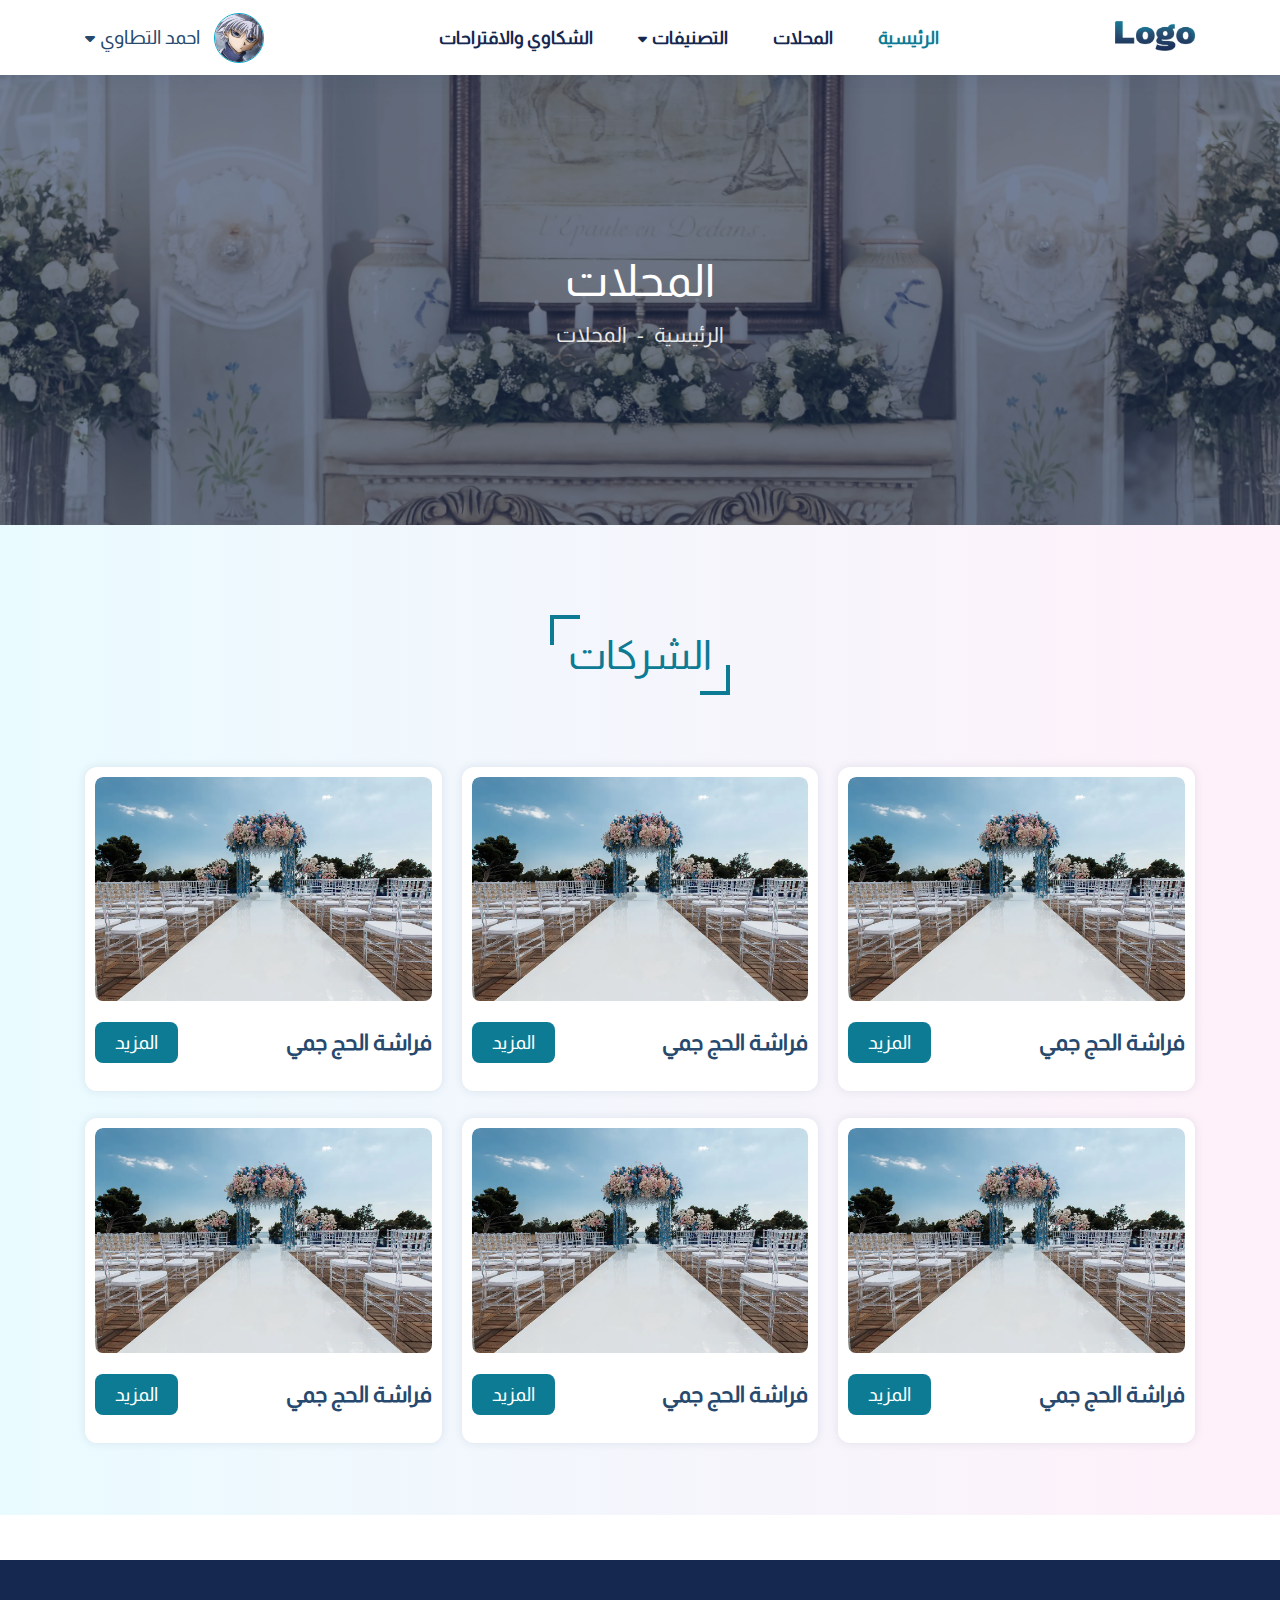
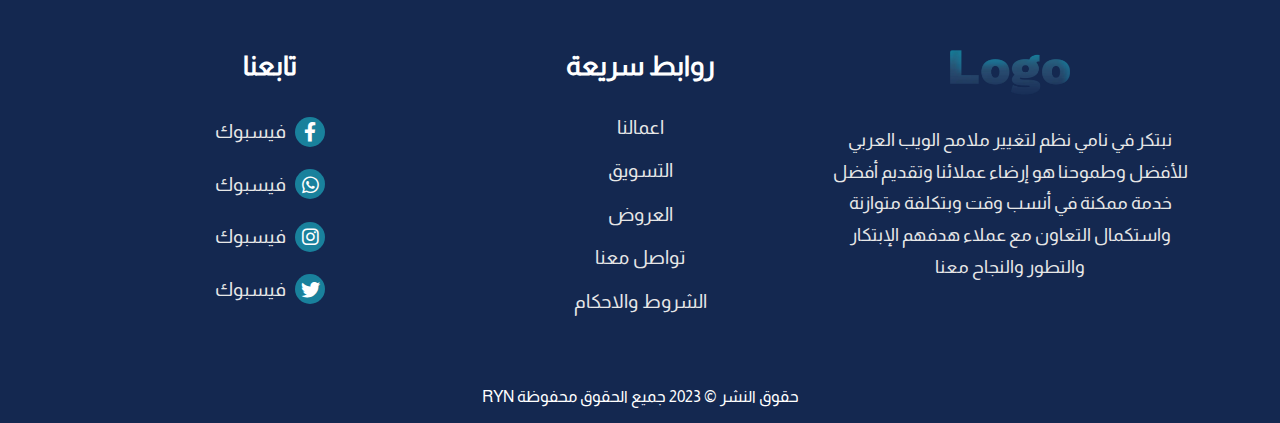
==== commit 3151b720: "ahmed" ====
--- a/company.html
+++ b/company.html
@@ -1 +1 @@
-<!DOCTYPE html><html lang="ar"><head><meta charset="UTF-8"><meta http-equiv="X-UA-Compatible" content="IE=edge"><meta name="viewport" content="width=device-width, initial-scale=1"><meta name="description" content="Information Technology"><title>website-s</title><link rel="icon" href="assets/img/logo.webp" type="image/png"><link rel="stylesheet" href="css/style.css"><link rel="stylesheet" href="css/plugins.css"></head></html><body><header> <div class="container"> <nav class="normal"><a class="logo" href="index.html"><img src="assets/img/logo.webp" alt="logo"></a><ul class="nav-links"> <li class="nav-items"><a class="active" href="index.html">الرئيسية </a></li><li class="nav-items"><a href="company.html">المحلات  </a></li><li class="nav-items"><a href="#!" id="dropDown2"> التصنيفات<i class="fa-solid fa-caret-down"></i></a><div class="drop-down-2"><ul> <li><a href="#!"> الضيافة  </a></li><li><a href="#!"> التنسيقات</a></li></ul></div></li><li class="nav-items"><a href="contact.html">الشكاوي والاقتراحات </a></li></ul><div class="user-after-login"> <div class="user-img"> <img src="assets/img/model-3.webp" alt="user-img"></div><p class="user-name"> احمد التطاوي<i class="fa-solid fa-caret-down"></i></p><div class="drop-down"> <ul> <li><a href="#!"> <i class="fa-light fa-sliders"></i>إعدادات  </a></li><li><a href="#!"> <i class="fa-light fa-arrow-right-from-bracket"></i>تسجيل الخروج </a></li></ul></div></div></nav></div><div class="container-full"> <nav class="responsive"><div class="icon-menu"> <span> </span><span> </span><span> </span></div><a class="logo" href="#!"><img src="assets/img/logo.webp" alt="logo"></a><div class="user-after-login"> <div class="user-img"> <img src="assets/img/model-3.webp" alt="user-img"></div><div class="drop-down"> <ul> <li><a href="#!"> <i class="fa-light fa-sliders"></i>إعدادات </a></li><li><a href="#!"> <i class="fa-light fa-arrow-right-from-bracket"></i>تسجيل الخروج</a></li></ul></div></div><div class="links-res"> <ul> <li><a class="active" href="index.html">الرئيسية </a></li><li><a href="company.html">المحلات  </a></li><li><a href="#!">التصنيفات  </a></li><li><a href="contact.html">الشكاوي والاقتراحات</a></li></ul></div></nav></div></header><section class="page-banner"> <div class="container"> <div class="page-bread"> <p class="head">المحلات</p><ul><li><a href="index.html">الرئيسية</a></li><li>-</li><li>المحلات</li></ul></div></div></section><section class="company"> <div class="container"> <div class="main-heading"> <p class="title"> الشركات</p></div><div class="row gap-1"><div class="col-4-lg col-6-md col-12-sm"> <div class="company-card"> <div class="company-img"> <img src="assets/img/banner-1.webp" alt="company-img"></div><div class="details-company"> <p class="name">فراشة الحج جمي</p><button type="button"> <a href="companyDetailes.html">المزيد </a></button></div></div></div><div class="col-4-lg col-6-md col-12-sm"> <div class="company-card"> <div class="company-img"> <img src="assets/img/banner-1.webp" alt="company-img"></div><div class="details-company"> <p class="name">فراشة الحج جمي</p><button type="button"> <a href="companyDetailes.html">المزيد </a></button></div></div></div><div class="col-4-lg col-6-md col-12-sm"> <div class="company-card"> <div class="company-img"> <img src="assets/img/banner-1.webp" alt="company-img"></div><div class="details-company"> <p class="name">فراشة الحج جمي</p><button type="button"> <a href="companyDetailes.html">المزيد </a></button></div></div></div><div class="col-4-lg col-6-md col-12-sm"> <div class="company-card"> <div class="company-img"> <img src="assets/img/banner-1.webp" alt="company-img"></div><div class="details-company"> <p class="name">فراشة الحج جمي</p><button type="button"> <a href="companyDetailes.html">المزيد </a></button></div></div></div><div class="col-4-lg col-6-md col-12-sm"> <div class="company-card"> <div class="company-img"> <img src="assets/img/banner-1.webp" alt="company-img"></div><div class="details-company"> <p class="name">فراشة الحج جمي</p><button type="button"> <a href="companyDetailes.html">المزيد </a></button></div></div></div><div class="col-4-lg col-6-md col-12-sm"> <div class="company-card"> <div class="company-img"> <img src="assets/img/banner-1.webp" alt="company-img"></div><div class="details-company"> <p class="name">فراشة الحج جمي</p><button type="button"> <a href="companyDetailes.html">المزيد </a></button></div></div></div></div></div></section><footer> <div class="container"> <div class="row"> <div class="col-4-lg col-6-md col-12-sm"><div class="about_notes"> <div class="img_footer"> <img src="assets/img/logo.webp" alt="logo"></div><p class="des">نبتكر في نامي نظم لتغيير ملامح الويب العربي للأفضل وطموحنا هو إرضاء عملائنا وتقديم أفضل خدمة ممكنة في أنسب وقت وبتكلفة متوازنة واستكمال التعاون مع عملاء هدفهم الإبتكار والتطور والنجاح معنا</p></div></div><div class="col-4-lg col-6-md col-12-sm"><div class="important_links"> <p class="head">روابط سريعة</p><ul> <li><a href="#!">اعمالنا</a></li><li><a href="#!">التسويق</a></li><li><a href="#!">العروض</a></li><li><a href="ContactUs.html">تواصل معنا</a></li><li><a href="#!">الشروط والاحكام</a></li></ul></div></div><div class="col-4-lg col-6-md col-12-sm"><div class="follow"> <p class="head">تابعنا</p><ul> <li> <a class="links" href="#!"> <i class="fa-brands fa-facebook-f"></i>فيسبوك</a></li><li> <a class="links" href="#!"> <i class="fa-brands fa-whatsapp"></i>فيسبوك</a></li><li> <a class="links" href="#!"> <i class="fa-brands fa-instagram"></i>فيسبوك</a></li><li> <a class="links" href="#!"> <i class="fa-brands fa-twitter"></i>فيسبوك</a></li></ul></div></div></div><p class="copy_right">حقوق النشر © 2023 جميع الحقوق محفوظة <a href="#!">RYN </a></p></div></footer><script src="js/plugins.js"></script></body>+<!DOCTYPE html><html lang="ar"><head><meta charset="UTF-8"><meta http-equiv="X-UA-Compatible" content="IE=edge"><meta name="viewport" content="width=device-width, initial-scale=1"><meta name="description" content="Information Technology"><title>website-s</title><link rel="icon" href="assets/img/logo.webp" type="image/png"><link rel="stylesheet" href="css/style.css"><link rel="stylesheet" href="css/plugins.css"></head></html><body><header> <div class="container"> <nav class="normal"><a class="logo" href="index.html"><img src="assets/img/logo.webp" alt="logo"></a><ul class="nav-links"> <li class="nav-items"><a class="active" href="index.html">الرئيسية </a></li><li class="nav-items"><a href="company.html">المحلات  </a></li><li class="nav-items"><a href="#!" id="dropDown2"> التصنيفات<i class="fa-solid fa-caret-down"></i></a><div class="drop-down-2"><ul> <li><a href="products.html"> الضيافة  </a></li><li><a href="formats.html"> التنسيقات</a></li></ul></div></li><li class="nav-items"><a href="contact.html">الشكاوي والاقتراحات </a></li></ul><div class="user-after-login"> <div class="user-img"> <img src="assets/img/model-3.webp" alt="user-img"></div><p class="user-name"> احمد التطاوي<i class="fa-solid fa-caret-down"></i></p><div class="drop-down"> <ul> <li><a href="#!"> <i class="fa-light fa-sliders"></i>إعدادات  </a></li><li><a href="#!"> <i class="fa-light fa-arrow-right-from-bracket"></i>تسجيل الخروج </a></li></ul></div></div></nav></div><div class="container-full"> <nav class="responsive"><div class="icon-menu"> <span> </span><span> </span><span> </span></div><a class="logo" href="#!"><img src="assets/img/logo.webp" alt="logo"></a><div class="user-after-login"> <div class="user-img"> <img src="assets/img/model-3.webp" alt="user-img"></div><div class="drop-down"> <ul> <li><a href="#!"> <i class="fa-light fa-sliders"></i>إعدادات </a></li><li><a href="#!"> <i class="fa-light fa-arrow-right-from-bracket"></i>تسجيل الخروج</a></li></ul></div></div><div class="links-res"> <ul> <li><a class="active" href="index.html">الرئيسية </a></li><li><a href="company.html">المحلات  </a></li><li><a href="#!">التصنيفات  </a></li><li><a href="contact.html">الشكاوي والاقتراحات</a></li></ul></div></nav></div></header><section class="page-banner"> <div class="container"> <div class="page-bread"> <p class="head">المحلات</p><ul><li><a href="index.html">الرئيسية</a></li><li>-</li><li>المحلات</li></ul></div></div></section><section class="company"> <div class="container"> <div class="main-heading"> <p class="title"> الشركات</p></div><div class="row gap-1"><div class="col-4-lg col-6-md col-12-sm"> <div class="company-card"> <div class="company-img"> <img src="assets/img/banner-1.webp" alt="company-img"></div><div class="details-company"> <p class="name">فراشة الحج جمي</p><button type="button"> <a href="companyDetailes.html">المزيد </a></button></div></div></div><div class="col-4-lg col-6-md col-12-sm"> <div class="company-card"> <div class="company-img"> <img src="assets/img/banner-1.webp" alt="company-img"></div><div class="details-company"> <p class="name">فراشة الحج جمي</p><button type="button"> <a href="companyDetailes.html">المزيد </a></button></div></div></div><div class="col-4-lg col-6-md col-12-sm"> <div class="company-card"> <div class="company-img"> <img src="assets/img/banner-1.webp" alt="company-img"></div><div class="details-company"> <p class="name">فراشة الحج جمي</p><button type="button"> <a href="companyDetailes.html">المزيد </a></button></div></div></div><div class="col-4-lg col-6-md col-12-sm"> <div class="company-card"> <div class="company-img"> <img src="assets/img/banner-1.webp" alt="company-img"></div><div class="details-company"> <p class="name">فراشة الحج جمي</p><button type="button"> <a href="companyDetailes.html">المزيد </a></button></div></div></div><div class="col-4-lg col-6-md col-12-sm"> <div class="company-card"> <div class="company-img"> <img src="assets/img/banner-1.webp" alt="company-img"></div><div class="details-company"> <p class="name">فراشة الحج جمي</p><button type="button"> <a href="companyDetailes.html">المزيد </a></button></div></div></div><div class="col-4-lg col-6-md col-12-sm"> <div class="company-card"> <div class="company-img"> <img src="assets/img/banner-1.webp" alt="company-img"></div><div class="details-company"> <p class="name">فراشة الحج جمي</p><button type="button"> <a href="companyDetailes.html">المزيد </a></button></div></div></div></div></div></section><footer> <div class="container"> <div class="row"> <div class="col-4-lg col-6-md col-12-sm"><div class="about_notes"> <div class="img_footer"> <img src="assets/img/logo.webp" alt="logo"></div><p class="des">نبتكر في نامي نظم لتغيير ملامح الويب العربي للأفضل وطموحنا هو إرضاء عملائنا وتقديم أفضل خدمة ممكنة في أنسب وقت وبتكلفة متوازنة واستكمال التعاون مع عملاء هدفهم الإبتكار والتطور والنجاح معنا</p></div></div><div class="col-4-lg col-6-md col-12-sm"><div class="important_links"> <p class="head">روابط سريعة</p><ul> <li><a href="#!">اعمالنا</a></li><li><a href="#!">التسويق</a></li><li><a href="#!">العروض</a></li><li><a href="ContactUs.html">تواصل معنا</a></li><li><a href="#!">الشروط والاحكام</a></li></ul></div></div><div class="col-4-lg col-6-md col-12-sm"><div class="follow"> <p class="head">تابعنا</p><ul> <li> <a class="links" href="#!"> <i class="fa-brands fa-facebook-f"></i>فيسبوك</a></li><li> <a class="links" href="#!"> <i class="fa-brands fa-whatsapp"></i>فيسبوك</a></li><li> <a class="links" href="#!"> <i class="fa-brands fa-instagram"></i>فيسبوك</a></li><li> <a class="links" href="#!"> <i class="fa-brands fa-twitter"></i>فيسبوك</a></li></ul></div></div></div><p class="copy_right">حقوق النشر © 2023 جميع الحقوق محفوظة <a href="#!">RYN </a></p></div></footer><script src="js/plugins.js"></script></body>--- a/css/style.css
+++ b/css/style.css
@@ -1 +1 @@
-.row{display:-webkit-box;display:-ms-flexbox;display:flex;-webkit-box-align:center;-ms-flex-align:center;align-items:center;-ms-flex-wrap:wrap;flex-wrap:wrap}.gap-1>*{padding-left:10px;padding-right:10px}.gap-1{margin-left:-10px;margin-right:-10px}@media (min-width:567px){.col-6-sm{-webkit-box-sizing:border-box;box-sizing:border-box;-webkit-box-flex:0;-ms-flex-positive:0;flex-grow:0;width:50%}.col-12-sm{-webkit-box-sizing:border-box;box-sizing:border-box;-webkit-box-flex:0;-ms-flex-positive:0;flex-grow:0;width:100%}}@media (min-width:768px){.col-4-md{-webkit-box-sizing:border-box;box-sizing:border-box;-webkit-box-flex:0;-ms-flex-positive:0;flex-grow:0;width:33.3333333333%}.col-6-md{-webkit-box-sizing:border-box;box-sizing:border-box;-webkit-box-flex:0;-ms-flex-positive:0;flex-grow:0;width:50%}}@media (min-width:992px){.col-4-lg{-webkit-box-sizing:border-box;box-sizing:border-box;-webkit-box-flex:0;-ms-flex-positive:0;flex-grow:0;width:33.3333333333%}}@media (max-width:567px){.col-6-sm{-webkit-box-sizing:border-box;box-sizing:border-box;-webkit-box-flex:0;-ms-flex-positive:0;flex-grow:0;width:50%}.col-12-sm{-webkit-box-sizing:border-box;box-sizing:border-box;-webkit-box-flex:0;-ms-flex-positive:0;flex-grow:0;width:100%}}.container-full{max-width:100%;margin:0 auto;padding:0 15px}.container{max-width:1200px;margin:0 auto;padding:0 15px}@media (max-width:767px){.container{padding:0 15px}}@media (min-width:567px){.container{max-width:540px}}@media (min-width:768px){.container{max-width:720px}}@media (min-width:992px){.container{max-width:960px}}@media (min-width:1200px){.container{max-width:1140px}}@media (min-width:1400px){.container{max-width:1320px}}*,::after,::before{-webkit-box-sizing:border-box;box-sizing:border-box}*{font-size:inherit;margin:0;padding:0;font-family:Almarai;direction:rtl}@font-face{src:url(../assets/webfonts/Almarai-Regular.woff2),url(../assets/webfonts/Almarai-Bold.woff2);font-family:Almarai;font-display:swap}body{background-color:#fff;overflow-x:hidden}ul li{list-style:none}a{text-decoration:none;display:inline-block}button{height:unset}.Details-company .details .button,.model-book .book .button{background-color:var(--button-background);border:1px solid transparent;border-radius:5px;-webkit-transition:.3s ease-out;transition:.3s ease-out}.Details-company .details .button:hover,.model-book .book .button:hover{background-color:var(--button-hover)}header .responsive .icon-menu{width:50px;height:50px;position:relative;background-color:transparent;border:0;display:-webkit-box;display:-ms-flexbox;display:flex;-webkit-box-align:center;-ms-flex-align:center;align-items:center;-webkit-box-pack:center;-ms-flex-pack:center;justify-content:center;cursor:pointer;overflow:hidden}header .responsive .icon-menu span{position:absolute;height:4px;width:40px;background-color:#27496d;border-radius:50px;-webkit-transition:.2s linear;transition:.2s linear}header .responsive .icon-menu span:nth-child(1){top:10px}header .responsive .icon-menu span:nth-child(2){top:20px}header .responsive .icon-menu span:nth-child(3){top:30px}header .responsive .active.icon-menu span:nth-child(1){top:50%;-webkit-transform:rotate(45deg);transform:rotate(45deg)}header .responsive .active.icon-menu span:nth-child(2){top:20px;-webkit-transform:translateX(50px);transform:translateX(50px);opacity:0}header .responsive .active.icon-menu span:nth-child(3){top:50%;-webkit-transform:rotate(315deg);transform:rotate(315deg)}header .normal .nav-links .drop-down-2,header .normal .user-after-login .drop-down,header .responsive .drop-down{position:absolute;left:-15px;top:7.5vh;background-color:#fff;-webkit-box-shadow:0 0 10px rgba(20,40,80,.1);box-shadow:0 0 10px rgba(20,40,80,.1);width:150px;border-radius:5px;display:none}header .normal .nav-links .drop-down-2 ul,header .normal .user-after-login .drop-down ul,header .responsive .drop-down ul{padding:3vh 1.5vh}header .normal .nav-links .drop-down-2 ul li,header .normal .user-after-login .drop-down ul li,header .responsive .drop-down ul li{padding-bottom:3vh}header .normal .nav-links .drop-down-2 ul li a,header .normal .user-after-login .drop-down ul li a,header .responsive .drop-down ul li a{font-size:1rem;color:#27496d;-webkit-transition:.3s ease-out;transition:.3s ease-out;font-weight:300}header .normal .nav-links .drop-down-2 ul li a i,header .normal .user-after-login .drop-down ul li a i,header .responsive .drop-down ul li a i{padding-left:1vh}header .normal .nav-links .drop-down-2 ul li a:hover,header .normal .user-after-login .drop-down ul li a:hover,header .responsive .drop-down ul li a:hover{color:#00a8cc;-webkit-transform:translateX(-10px);transform:translateX(-10px)}header .normal .nav-links .drop-down-2 ul li:last-child,header .normal .user-after-login .drop-down ul li:last-child,header .responsive .drop-down ul li:last-child{padding-bottom:0}header .normal .nav-links .nav-items i.flip,header .normal .user-after-login .user-name i.flip{-webkit-transform:rotate(180deg);transform:rotate(180deg);color:#0c7b93;padding-left:5px;padding-right:0}.company .company-card,.some-products .company-card{background-color:#fff;border-radius:12px;padding:10px;-webkit-box-shadow:0 0 10px rgba(20,40,80,.1);box-shadow:0 0 10px rgba(20,40,80,.1);-webkit-transition:.3s ease-out;transition:.3s ease-out;margin-bottom:3vh}.company .company-card:hover,.some-products .company-card:hover{-webkit-box-shadow:0 0 10px rgba(20,40,80,.2);box-shadow:0 0 10px rgba(20,40,80,.2);-webkit-transform:scale(1.05);transform:scale(1.05)}.company .company-card:hover .company-img img,.some-products .company-card:hover .company-img img{-webkit-transform:scale(1.2);transform:scale(1.2)}.company .company-card:hover .details-company .name,.some-products .company-card:hover .details-company .name{color:#00a8cc}.company .company-card .company-img,.some-products .company-card .company-img{width:100%;height:50%;overflow:hidden;border-radius:8px}.company .company-card .company-img img,.some-products .company-card .company-img img{width:100%;height:100%;-o-object-fit:cover;object-fit:cover;border-radius:8px;-webkit-transition:2s ease-in-out;transition:2s ease-in-out}.company .company-card .details-company,.some-products .company-card .details-company{display:-webkit-box;display:-ms-flexbox;display:flex;-webkit-box-align:center;-ms-flex-align:center;align-items:center;-webkit-box-pack:justify;-ms-flex-pack:justify;justify-content:space-between;padding:2vh 0}.company .company-card .details-company .name,.some-products .company-card .details-company .name{font-size:1.4rem;font-weight:800;color:#27496d;-webkit-transition:.3s ease-out;transition:.3s ease-out}.company .company-card .details-company button,.some-products .company-card .details-company button{background-color:#0c7b93;-webkit-transition:.3s ease-out;transition:.3s ease-out;border-radius:8px;border:none}.company .company-card .details-company button a,.some-products .company-card .details-company button a{color:#fff;font-size:1.2rem;padding:10px 20px}.company .company-card .details-company button:hover,.some-products .company-card .details-company button:hover{background-color:#00a8cc}.Details-company .details .button,.model-book .book .button{display:-webkit-box;display:-ms-flexbox;display:flex;-webkit-box-align:center;-ms-flex-align:center;align-items:center;-webkit-box-pack:center;-ms-flex-pack:center;justify-content:center}.Details-company .details .button button,.model-book .book .button button{background-color:#0c7b93;-webkit-transition:.3s ease-out;transition:.3s ease-out;border:none;border-radius:10px;padding:15px 40px;color:#fff;font-size:1.2rem}.Details-company .details .button button:hover,.model-book .book .button button:hover{background-color:#00a8cc}header{width:100%;-webkit-box-shadow:0 0 1.25rem rgba(20,40,80,.1);box-shadow:0 0 1.25rem rgba(20,40,80,.1);z-index:9999;position:relative;background-color:#fff}header.scroll{position:fixed;-webkit-animation:sticky .5s linear;animation:sticky .5s linear;top:0;-webkit-box-shadow:0 0 1.25rem rgba(20,40,80,.15);box-shadow:0 0 1.25rem rgba(20,40,80,.15)}header .normal{display:-webkit-box;display:-ms-flexbox;display:flex;-webkit-box-align:center;-ms-flex-align:center;align-items:center;-webkit-box-pack:justify;-ms-flex-pack:justify;justify-content:space-between;padding:12px 0}@media (max-width:768px){header .normal{display:none}}header .normal.scroll{padding:8px 0}header .normal.scroll .logo img{width:60px}header .normal .logo img{width:80px;height:48px;-o-object-fit:contain;object-fit:contain}header .normal .nav-links{display:-webkit-box;display:-ms-flexbox;display:flex;-webkit-box-align:center;-ms-flex-align:center;align-items:center}header .normal .nav-links .nav-items{padding-right:5vh;position:relative}header .normal .nav-links .nav-items:nth-child(1){padding-right:0}header .normal .nav-links .nav-items i{padding-right:5px;font-size:.9rem;-webkit-transition:.3s ease-out;transition:.3s ease-out}header .normal .nav-links .nav-items a{font-size:1.1rem;color:#142850;-webkit-transition:.3s ease-out;transition:.3s ease-out;font-weight:800;position:relative}header .normal .nav-links .nav-items a:hover{color:#0c7b93}header .normal .nav-links .nav-items a.active{color:#0c7b93}header .normal .nav-links .drop-down-2{left:33px;-webkit-transform:translateX(-50%);transform:translateX(-50%);top:5.5vh;width:130px}header .normal .user-after-login{display:-webkit-box;display:-ms-flexbox;display:flex;-webkit-box-align:center;-ms-flex-align:center;align-items:center;position:relative}header .normal .user-after-login .user-img{width:50px;height:50px}header .normal .user-after-login .user-img img{width:100%;height:100%;-o-object-fit:contain;object-fit:contain;border-radius:50%;border:1px solid #00a8cc}header .normal .user-after-login .user-name{font-size:1.2rem;padding-right:1.5vh;color:#27496d;cursor:pointer;position:relative}header .normal .user-after-login .user-name i{font-size:1rem;padding-right:5px;-webkit-transition:.3s ease-out;transition:.3s ease-out}header .responsive{display:-webkit-box;display:-ms-flexbox;display:flex;-webkit-box-align:center;-ms-flex-align:center;align-items:center;-webkit-box-pack:justify;-ms-flex-pack:justify;justify-content:space-between;padding:12px 0}@media (min-width:768px){header .responsive{display:none}}header .responsive .user-after-login{position:relative}header .responsive .logo img{width:70px;height:48px;-o-object-fit:contain;object-fit:contain}header .responsive .user-img{border-radius:50%;cursor:pointer;width:50px;height:50px;position:relative}header .responsive .user-img img{width:100%;height:100%;-o-object-fit:cover;object-fit:cover;border:1px solid #0c7b93;border-radius:50%}header .responsive .drop-down{top:8.5vh;left:0}header .responsive .drop-down::before{content:"";border:8px solid transparent;position:absolute;top:-16px;left:15px;border-bottom-color:#0c7b93}header .responsive .links-res{background-color:#f4f4f4;width:100%;height:35vh;position:absolute;top:74px;right:0;-webkit-box-shadow:0 10px 15px rgba(38,38,38,.1);box-shadow:0 10px 15px rgba(38,38,38,.1);display:none}header .responsive .links-res ul{padding:3vh 5vh}header .responsive .links-res ul li{padding-top:4vh}header .responsive .links-res ul li a{font-size:1.2rem;color:#27496d;-webkit-transition:.3s ease-out;transition:.3s ease-out}header .responsive .links-res ul li a:hover{color:#00a8cc;-webkit-transform:translateX(-15px);transform:translateX(-15px)}@-webkit-keyframes sticky{0%{top:-100px}100%{top:0}}@keyframes sticky{0%{top:-100px}100%{top:0}}.home-banner{height:calc(100vh - 75.2px);background:url(../assets/img/banner-1.webp) no-repeat fixed;background-size:cover;position:relative}.home-banner::before{content:"";position:absolute;top:0;left:0;background:rgba(20,40,80,.6);width:100%;height:100%}.home-banner .banner-details{position:absolute;top:45%;left:50%;-webkit-transform:translate(-50%,-50%);transform:translate(-50%,-50%);text-align:center;z-index:10}.home-banner .banner-details h2,.home-banner .banner-details p{position:relative}.home-banner .banner-details h2{font-size:3rem;padding-bottom:2vh;color:#fff}@media (max-width:580px){.home-banner .banner-details h2{font-size:2rem}}.home-banner .banner-details p{font-size:1.5rem;color:#f4f4f4}@media (max-width:580px){.home-banner .banner-details p{font-size:1rem}}.home-offer{width:100%;min-height:100vh;padding-top:10vh;background:-webkit-gradient(linear,left top,right top,from(hsla(191deg,100%,93%,.6)),to(hsla(323deg,100%,93%,.4)));background:linear-gradient(90deg,hsla(191deg,100%,93%,.6) 0,hsla(323deg,100%,93%,.4) 100%)}.home-offer .owl-stage-outer{padding:5vh 0}.home-offer .card{background-color:#fff;border-radius:12px;min-height:50vh;-webkit-transition:.3s ease-out;transition:.3s ease-out;position:relative}.home-offer .card:hover{-webkit-box-shadow:0 0 10px rgba(20,40,80,.3);box-shadow:0 0 10px rgba(20,40,80,.3)}.home-offer .card:hover .card-img img{-webkit-transform:scale(1.2);transform:scale(1.2)}.home-offer .card:hover .card-img .icon-contact{top:0}.home-offer .card:hover .details-card .name-company a{color:#00a8cc}.home-offer .card .card-img{width:100%;height:40vh;border-top-left-radius:12px;border-top-right-radius:12px;overflow:hidden;position:relative}.home-offer .card .card-img img{width:100%;height:100%;-o-object-fit:cover;object-fit:cover;border-top-left-radius:12px;border-top-right-radius:12px;-webkit-transition:3s ease-in-out;transition:3s ease-in-out}.home-offer .card .card-img .icon-contact{position:absolute;top:-100%;left:50%;-webkit-transform:translateX(-50%);transform:translateX(-50%);background-color:rgba(0,168,204,.5);z-index:10;width:100%;height:100%;display:-webkit-box;display:-ms-flexbox;display:flex;-webkit-box-align:center;-ms-flex-align:center;align-items:center;-webkit-box-pack:center;-ms-flex-pack:center;justify-content:center;-webkit-transition:.3s ease-out;transition:.3s ease-out}.home-offer .card .card-img .icon-contact a{position:relative}.home-offer .card .card-img .icon-contact a:nth-child(2){margin-right:5vh}.home-offer .card .card-img .icon-contact a i{font-size:2rem;background-color:#ededed;width:55px;height:55px;border-radius:50%;display:-webkit-box;display:-ms-flexbox;display:flex;-webkit-box-align:center;-ms-flex-align:center;align-items:center;-webkit-box-pack:center;-ms-flex-pack:center;justify-content:center;color:#00a8cc;-webkit-box-shadow:4px 3px 10px rgba(0,0,0,.1) inset,-9px -4px 10px rgba(255,255,255,.5) inset;box-shadow:4px 3px 10px rgba(0,0,0,.1) inset,-9px -4px 10px rgba(255,255,255,.5) inset}.home-offer .card .details-card{padding:2.5vh 3vh 2vh;display:-webkit-box;display:-ms-flexbox;display:flex;-webkit-box-align:center;-ms-flex-align:center;align-items:center;-webkit-box-pack:justify;-ms-flex-pack:justify;justify-content:space-between}.home-offer .card .details-card .name-company{font-size:1.4rem;font-weight:800}.home-offer .card .details-card .name-company a{color:#27496d;-webkit-transition:.3s ease-out;transition:.3s ease-out}.home-offer .card .details-card .data{font-size:.9rem;color:#535353}.main-heading{display:-webkit-box;display:-ms-flexbox;display:flex;-webkit-box-align:center;-ms-flex-align:center;align-items:center;-webkit-box-orient:vertical;-webkit-box-direction:normal;-ms-flex-direction:column;flex-direction:column;-webkit-box-pack:center;-ms-flex-pack:center;justify-content:center;padding-bottom:8vh}.main-heading .title{position:relative;font-size:2.5rem;color:#0c7b93;padding:2vh}.main-heading .title::after,.main-heading .title::before{content:"";position:absolute;width:30px;height:30px}.main-heading .title::before{border-top:4px solid #0c7b93;border-left:4px solid #0c7b93;top:0;left:0}.main-heading .title::after{border-bottom:4px solid #0c7b93;border-right:4px solid #0c7b93;bottom:0;right:0}.home-about{width:100%;min-height:100vh;padding-top:10vh;position:relative}.home-about .img-animation{position:absolute;top:60%;-webkit-transform:translateY(-50%);transform:translateY(-50%);right:0;width:600px;height:600px;z-index:-1}.home-about .img-animation img{width:100%;height:100%;-o-object-fit:contain;object-fit:contain;opacity:.1;-webkit-animation:rotate_360 6s linear infinite;animation:rotate_360 6s linear infinite}.home-about .box{position:relative}.home-about .box .tittle{font-size:1.8rem;color:#0c7b93;padding-bottom:2.5vh;font-weight:800}.home-about .box .des{font-size:1.2rem;color:#27496d;line-height:2;padding-left:5vh}.home-about .img-about{width:100%;height:100%;position:relative}.home-about .img-about::before{content:"";width:100%;height:100%;background-color:#0c7b93;position:absolute;top:30px;left:30px;border-radius:10px}.home-about .img-about img{width:100%;height:100%;-o-object-fit:contain;object-fit:contain;border-radius:10px;position:relative;-webkit-box-shadow:12px 16px 20px #191919;box-shadow:12px 16px 20px #191919}@-webkit-keyframes rotate_360{0%{-webkit-transform:rotate(0);transform:rotate(0)}100%{-webkit-transform:rotate(360deg);transform:rotate(360deg)}}@keyframes rotate_360{0%{-webkit-transform:rotate(0);transform:rotate(0)}100%{-webkit-transform:rotate(360deg);transform:rotate(360deg)}}.page-banner{width:100%;height:50vh;position:relative;background:url(../assets/img/banner-page.webp) no-repeat;background-size:cover}.page-banner::before{content:"";position:absolute;top:0;left:0;background:rgba(20,40,80,.6);width:100%;height:100%}.page-banner .page-bread{position:absolute;top:50%;left:50%;-webkit-transform:translate(-50%,-50%);transform:translate(-50%,-50%);display:-webkit-box;display:-ms-flexbox;display:flex;-webkit-box-align:center;-ms-flex-align:center;align-items:center;-webkit-box-orient:vertical;-webkit-box-direction:normal;-ms-flex-direction:column;flex-direction:column}.page-banner .page-bread .head{position:relative;font-size:2.8rem;color:#fff;margin-bottom:2vh}.page-banner .page-bread ul{display:-webkit-box;display:-ms-flexbox;display:flex;-webkit-box-align:center;-ms-flex-align:center;align-items:center;position:relative}.page-banner .page-bread ul li{padding-right:10px;font-size:1.3rem;color:#e8e8e8}.page-banner .page-bread ul li:nth-child(1){padding-right:0}.page-banner .page-bread ul li a{color:#e8e8e8;-webkit-transition:.3s ease-out;transition:.3s ease-out}.page-banner .page-bread ul li a:hover{color:#00a8cc}.contactUs{width:100%;min-height:100vh;padding-top:10vh;background:-webkit-gradient(linear,left top,right top,from(hsla(191deg,100%,93%,.6)),to(hsla(323deg,100%,93%,.4)));background:linear-gradient(90deg,hsla(191deg,100%,93%,.6) 0,hsla(323deg,100%,93%,.4) 100%)}.contactUs form .form-control{width:100%;margin-bottom:3vh;display:-webkit-box;display:-ms-flexbox;display:flex;-webkit-box-align:center;-ms-flex-align:center;align-items:center;-webkit-box-orient:vertical;-webkit-box-direction:normal;-ms-flex-direction:column;flex-direction:column;-webkit-box-align:start;-ms-flex-align:start;align-items:flex-start}.contactUs form .form-control label{font-size:1.3rem;color:#27496d;padding:0 1.5vh 1.5vh 0;text-align:right;font-weight:800}.contactUs form .form-control input,.contactUs form .form-control textarea{width:100%;height:48px;padding-right:10px;padding-left:10px;max-width:100%;border:1px solid silver;border-radius:8px;background-color:transparent;-webkit-transition:.3s ease-out;transition:.3s ease-out;font-size:1.2rem}.contactUs form .form-control input:focus,.contactUs form .form-control textarea:focus{border:1px solid #00a8cc;outline:0}.contactUs form .form-control textarea{height:120px;padding-top:10px}.contactUs form .button{width:100%;display:-webkit-box;display:-ms-flexbox;display:flex;-webkit-box-align:center;-ms-flex-align:center;align-items:center;-webkit-box-pack:center;-ms-flex-pack:center;justify-content:center}.contactUs form .button button{padding:15px 40px;background-color:transparent;border:1px solid #00a8cc;color:#00a8cc;-webkit-transition:.3s ease-out;transition:.3s ease-out;border-radius:10px;cursor:pointer;font-size:1.2rem}.contactUs form .button button:hover{color:#fff;background-color:#00a8cc}.contactUs img{width:100%;height:100%;-o-object-fit:contain;object-fit:contain}@media (max-width:767px){.contactUs img{display:none}}.company{width:100%;min-height:100vh;padding-top:10vh;background:-webkit-gradient(linear,left top,right top,from(hsla(191deg,100%,93%,.6)),to(hsla(323deg,100%,93%,.4)));background:linear-gradient(90deg,hsla(191deg,100%,93%,.6) 0,hsla(323deg,100%,93%,.4) 100%);padding-bottom:5vh}.Details-company{width:100%;min-height:80vh;padding-top:10vh;background:-webkit-gradient(linear,left top,right top,from(hsla(191deg,100%,93%,.6)),to(hsla(323deg,100%,93%,.4)));background:linear-gradient(90deg,hsla(191deg,100%,93%,.6) 0,hsla(323deg,100%,93%,.4) 100%)}.Details-company .main-img{width:100%;height:50vh}.Details-company .main-img img{width:100%;height:100%;-o-object-fit:cover;object-fit:cover;border-radius:12px}.Details-company .img-gallery{margin-top:3vh}.Details-company .img-gallery .gallery-1{width:28vh;max-width:100%;height:15vh;cursor:pointer}.Details-company .img-gallery .gallery-1 img{width:100%;height:100%;-o-object-fit:cover;object-fit:cover;border-radius:8px;opacity:.5}.Details-company .img-gallery .gallery-1 img.active{opacity:1}.Details-company .details .head{font-size:2rem;font-weight:300;color:#27496d;margin-bottom:3vh;font-weight:800}.Details-company .details .des{font-size:1.1rem;color:#636363;line-height:1.8;margin-bottom:3vh}.Details-company .details .bank{display:-webkit-box;display:-ms-flexbox;display:flex;-webkit-box-align:center;-ms-flex-align:center;align-items:center;margin-bottom:3vh}.Details-company .details .bank .number,.Details-company .details .bank .tittle{font-size:1.2rem;color:#142850}.Details-company .details .bank .tittle{font-weight:800}.Details-company .details .bank .number{padding-right:10px}.Details-company .details .social-company{display:-webkit-box;display:-ms-flexbox;display:flex;-webkit-box-align:center;-ms-flex-align:center;align-items:center}.Details-company .details .social-company p{font-size:1.2rem;font-weight:800;color:#142850}.Details-company .details .social-company a{display:-webkit-box;display:-ms-flexbox;display:flex;-webkit-box-align:center;-ms-flex-align:center;align-items:center;-webkit-box-pack:center;-ms-flex-pack:center;justify-content:center;width:35px;height:35px;background-color:#0c7b93;border-radius:5px;-webkit-transition:.3s ease-out;transition:.3s ease-out;margin-right:10px}.Details-company .details .social-company a i{color:#fff;font-size:1.2rem}.Details-company .details .social-company a:hover{background-color:#00a8cc}.Details-company .details .button{padding-top:5vh}.Details-company .details .button button{cursor:pointer}.some-products{width:100%;min-height:60vh;padding-top:10vh}.model-book{position:fixed;top:0;left:0;width:100%;height:100%;background-color:rgba(0,0,0,.5);z-index:10001;-webkit-backdrop-filter:blur(5px);backdrop-filter:blur(5px);display:none}.model-book .book{position:absolute;top:50%;left:50%;-webkit-transform:translate(-50%,-50%);transform:translate(-50%,-50%);background-color:#fff;width:500px;height:50vh;max-width:100%;padding:3vh 5vh;border-radius:10px}.model-book .book p{display:-webkit-box;display:-ms-flexbox;display:flex;-webkit-box-align:center;-ms-flex-align:center;align-items:center;-webkit-box-pack:center;-ms-flex-pack:center;justify-content:center;font-size:2rem;font-weight:800;color:#27496d;padding-bottom:8vh}.model-book .book .book-input{width:100%;display:-webkit-box;display:-ms-flexbox;display:flex;-webkit-box-align:center;-ms-flex-align:center;align-items:center;margin-bottom:3vh}.model-book .book .book-input label{font-size:1.3rem;color:#142850;padding-bottom:2vh;padding-left:1vh;width:145px}.model-book .book .book-input input{width:100%;height:48px;padding-right:10px;padding-left:10px;max-width:100%;border:1px solid silver;border-radius:8px;background-color:transparent;-webkit-transition:.3s ease-out;transition:.3s ease-out;font-size:1.2rem;width:50%}.model-book .book .book-input input:focus{outline:0;border:1px solid #0c7b93}.model-book .book .button{padding-top:2vh}.model-book .book .button button{padding:0}.model-book .book .button button a{padding:15px 40px;color:#fff;font-size:1.2rem}input::-webkit-inner-spin-button,input::-webkit-outer-spin-button{-webkit-appearance:none;margin:0}footer{width:100%;min-height:50vh;padding-top:10vh;background-color:#142850;position:relative;width:100%;text-align:center}footer .row{-webkit-box-align:start;-ms-flex-align:start;align-items:flex-start}footer .about_notes{position:relative;margin-bottom:2vh}footer .about_notes .img_footer{width:120px;height:auto;padding-bottom:3vh;margin-left:auto;margin-right:auto}footer .about_notes .img_footer img{width:100%;height:100%;-o-object-fit:cover;object-fit:cover}footer .about_notes .des{font-size:1.1rem;font-weight:300;color:#e7e7e7;line-height:1.8;width:400px;max-width:100%}footer .follow,footer .important_links{position:relative;margin-bottom:2vh}footer .follow .head,footer .important_links .head{font-size:1.7rem;color:#fff;padding-bottom:4vh;font-weight:800}footer .follow ul li,footer .important_links ul li{padding-bottom:2.5vh}footer .follow ul li a,footer .important_links ul li a{font-size:1.2rem;color:#e7e7e7;-webkit-transition:.3s ease-out;transition:.3s ease-out}footer .follow ul li a:hover,footer .important_links ul li a:hover{color:#5bb1e6;-webkit-transform:translateX(-5px);transform:translateX(-5px)}footer .follow ul li a i,footer .important_links ul li a i{width:30px;height:30px;border-radius:50%;background-color:#19819c;display:-webkit-box;display:-ms-flexbox;display:flex;-webkit-box-align:center;-ms-flex-align:center;align-items:center;-webkit-box-pack:center;-ms-flex-pack:center;justify-content:center;color:#fff;margin-left:1vh}footer .follow ul li .links,footer .important_links ul li .links{display:-webkit-box;display:-ms-flexbox;display:flex;-webkit-box-align:center;-ms-flex-align:center;align-items:center;-webkit-box-pack:center;-ms-flex-pack:center;justify-content:center}footer .copy_right{padding:4vh 0 2vh;font-size:1rem;color:#fff;font-weight:300}footer .copy_right a{color:#fff;-webkit-transition:.3s ease-out;transition:.3s ease-out}footer .copy_right a:hover{color:#34d7b2}+.row{display:-webkit-box;display:-ms-flexbox;display:flex;-webkit-box-align:center;-ms-flex-align:center;align-items:center;-ms-flex-wrap:wrap;flex-wrap:wrap}.justify-center{-webkit-box-pack:center;-ms-flex-pack:center;justify-content:center}.gap-1>*{padding-left:10px;padding-right:10px}.gap-1{margin-left:-10px;margin-right:-10px}@media (min-width:567px){.col-6-sm{-webkit-box-sizing:border-box;box-sizing:border-box;-webkit-box-flex:0;-ms-flex-positive:0;flex-grow:0;width:50%}.col-12-sm{-webkit-box-sizing:border-box;box-sizing:border-box;-webkit-box-flex:0;-ms-flex-positive:0;flex-grow:0;width:100%}}@media (min-width:768px){.col-4-md{-webkit-box-sizing:border-box;box-sizing:border-box;-webkit-box-flex:0;-ms-flex-positive:0;flex-grow:0;width:33.3333333333%}.col-6-md{-webkit-box-sizing:border-box;box-sizing:border-box;-webkit-box-flex:0;-ms-flex-positive:0;flex-grow:0;width:50%}.col-8-md{-webkit-box-sizing:border-box;box-sizing:border-box;-webkit-box-flex:0;-ms-flex-positive:0;flex-grow:0;width:66.6666666667%}}@media (min-width:992px){.col-4-lg{-webkit-box-sizing:border-box;box-sizing:border-box;-webkit-box-flex:0;-ms-flex-positive:0;flex-grow:0;width:33.3333333333%}}@media (max-width:567px){.col-6-sm{-webkit-box-sizing:border-box;box-sizing:border-box;-webkit-box-flex:0;-ms-flex-positive:0;flex-grow:0;width:50%}.col-12-sm{-webkit-box-sizing:border-box;box-sizing:border-box;-webkit-box-flex:0;-ms-flex-positive:0;flex-grow:0;width:100%}}.container-full{max-width:100%;margin:0 auto;padding:0 15px}.container{max-width:1200px;margin:0 auto;padding:0 15px}@media (max-width:767px){.container{padding:0 15px}}@media (min-width:567px){.container{max-width:540px}}@media (min-width:768px){.container{max-width:720px}}@media (min-width:992px){.container{max-width:960px}}@media (min-width:1200px){.container{max-width:1140px}}@media (min-width:1400px){.container{max-width:1320px}}.d-flex{display:-webkit-box;display:-ms-flexbox;display:flex}.align-center{-webkit-box-align:center;-ms-flex-align:center;align-items:center}*,::after,::before{-webkit-box-sizing:border-box;box-sizing:border-box}*{font-size:inherit;margin:0;padding:0;font-family:Almarai;direction:rtl}@font-face{src:url(../assets/webfonts/Almarai-Regular.woff2),url(../assets/webfonts/Almarai-Bold.woff2);font-family:Almarai;font-display:swap}body{background-color:#fff;overflow-x:hidden}ul li{list-style:none}a{text-decoration:none;display:inline-block}button{height:unset}.Details-company .details .button,.model-book .book .button{background-color:var(--button-background);border:1px solid transparent;border-radius:5px;-webkit-transition:.3s ease-out;transition:.3s ease-out}.Details-company .details .button:hover,.model-book .book .button:hover{background-color:var(--button-hover)}header .responsive .icon-menu{width:50px;height:50px;position:relative;background-color:transparent;border:0;display:-webkit-box;display:-ms-flexbox;display:flex;-webkit-box-align:center;-ms-flex-align:center;align-items:center;-webkit-box-pack:center;-ms-flex-pack:center;justify-content:center;cursor:pointer;overflow:hidden}header .responsive .icon-menu span{position:absolute;height:4px;width:40px;background-color:#27496d;border-radius:50px;-webkit-transition:.2s linear;transition:.2s linear}header .responsive .icon-menu span:nth-child(1){top:10px}header .responsive .icon-menu span:nth-child(2){top:20px}header .responsive .icon-menu span:nth-child(3){top:30px}header .responsive .active.icon-menu span:nth-child(1){top:50%;-webkit-transform:rotate(45deg);transform:rotate(45deg)}header .responsive .active.icon-menu span:nth-child(2){top:20px;-webkit-transform:translateX(50px);transform:translateX(50px);opacity:0}header .responsive .active.icon-menu span:nth-child(3){top:50%;-webkit-transform:rotate(315deg);transform:rotate(315deg)}header .normal .nav-links .drop-down-2,header .normal .user-after-login .drop-down,header .responsive .drop-down{position:absolute;left:-15px;top:7.5vh;background-color:#fff;-webkit-box-shadow:0 0 10px rgba(20,40,80,.1);box-shadow:0 0 10px rgba(20,40,80,.1);width:150px;border-radius:5px;display:none}header .normal .nav-links .drop-down-2 ul,header .normal .user-after-login .drop-down ul,header .responsive .drop-down ul{padding:3vh 1.5vh}header .normal .nav-links .drop-down-2 ul li,header .normal .user-after-login .drop-down ul li,header .responsive .drop-down ul li{padding-bottom:3vh}header .normal .nav-links .drop-down-2 ul li a,header .normal .user-after-login .drop-down ul li a,header .responsive .drop-down ul li a{font-size:1rem;color:#27496d;-webkit-transition:.3s ease-out;transition:.3s ease-out;font-weight:300}header .normal .nav-links .drop-down-2 ul li a i,header .normal .user-after-login .drop-down ul li a i,header .responsive .drop-down ul li a i{padding-left:1vh}header .normal .nav-links .drop-down-2 ul li a:hover,header .normal .user-after-login .drop-down ul li a:hover,header .responsive .drop-down ul li a:hover{color:#00a8cc;-webkit-transform:translateX(-10px);transform:translateX(-10px)}header .normal .nav-links .drop-down-2 ul li:last-child,header .normal .user-after-login .drop-down ul li:last-child,header .responsive .drop-down ul li:last-child{padding-bottom:0}header .normal .nav-links .nav-items i.flip,header .normal .user-after-login .user-name i.flip{-webkit-transform:rotate(180deg);transform:rotate(180deg);color:#0c7b93;padding-left:5px;padding-right:0}.company .company-card,.company .products-card,.some-products .company-card{background-color:#fff;border-radius:12px;padding:10px;-webkit-box-shadow:0 0 10px rgba(20,40,80,.1);box-shadow:0 0 10px rgba(20,40,80,.1);-webkit-transition:.3s ease-out;transition:.3s ease-out;margin-bottom:3vh}.company .company-card:hover,.company .products-card:hover,.some-products .company-card:hover{-webkit-box-shadow:0 0 10px rgba(20,40,80,.2);box-shadow:0 0 10px rgba(20,40,80,.2);-webkit-transform:scale(1.05);transform:scale(1.05)}.company .company-card:hover .company-img img,.company .products-card:hover .company-img img,.some-products .company-card:hover .company-img img{-webkit-transform:scale(1.2);transform:scale(1.2)}.company .company-card:hover .details-company .name,.company .products-card:hover .details-company .name,.some-products .company-card:hover .details-company .name{color:#00a8cc}.company .company-card .company-img,.company .products-card .company-img,.some-products .company-card .company-img{width:100%;height:50%;overflow:hidden;border-radius:8px}.company .company-card .company-img img,.company .products-card .company-img img,.some-products .company-card .company-img img{width:100%;height:100%;-o-object-fit:cover;object-fit:cover;border-radius:8px;-webkit-transition:2s ease-in-out;transition:2s ease-in-out}.company .company-card .details-company,.company .products-card .details-company,.some-products .company-card .details-company{display:-webkit-box;display:-ms-flexbox;display:flex;-webkit-box-align:center;-ms-flex-align:center;align-items:center;-webkit-box-pack:justify;-ms-flex-pack:justify;justify-content:space-between;padding:2vh 0}.company .company-card .details-company .name,.company .products-card .details-company .name,.some-products .company-card .details-company .name{font-size:1.4rem;font-weight:800;color:#27496d;-webkit-transition:.3s ease-out;transition:.3s ease-out}.company .company-card .details-company .company-logo,.company .products-card .details-company .company-logo,.some-products .company-card .details-company .company-logo{width:40px;height:40px}.company .company-card .details-company .company-logo img,.company .products-card .details-company .company-logo img,.some-products .company-card .details-company .company-logo img{width:100%;height:100%;-o-object-fit:cover;object-fit:cover;border-radius:50%}.company .company-card button,.company .products-card button,.some-products .company-card button{background-color:#0c7b93;-webkit-transition:.3s ease-out;transition:.3s ease-out;border-radius:8px;border:none}.company .company-card button a,.company .products-card button a,.some-products .company-card button a{color:#fff;font-size:1.2rem;padding:10px 20px}.company .company-card button:hover,.company .products-card button:hover,.some-products .company-card button:hover{background-color:#00a8cc}.Details-company .details .button,.model-book .book .button{display:-webkit-box;display:-ms-flexbox;display:flex;-webkit-box-align:center;-ms-flex-align:center;align-items:center;-webkit-box-pack:center;-ms-flex-pack:center;justify-content:center}.Details-company .details .button button,.model-book .book .button button{background-color:#0c7b93;-webkit-transition:.3s ease-out;transition:.3s ease-out;border:none;border-radius:10px;padding:15px 40px;color:#fff;font-size:1.2rem}.Details-company .details .button button:hover,.model-book .book .button button:hover{background-color:#00a8cc}header{width:100%;-webkit-box-shadow:0 0 1.25rem rgba(20,40,80,.1);box-shadow:0 0 1.25rem rgba(20,40,80,.1);z-index:9999;position:relative;background-color:#fff}header.scroll{position:fixed;-webkit-animation:sticky .5s linear;animation:sticky .5s linear;top:0;-webkit-box-shadow:0 0 1.25rem rgba(20,40,80,.15);box-shadow:0 0 1.25rem rgba(20,40,80,.15)}header .normal{display:-webkit-box;display:-ms-flexbox;display:flex;-webkit-box-align:center;-ms-flex-align:center;align-items:center;-webkit-box-pack:justify;-ms-flex-pack:justify;justify-content:space-between;padding:12px 0}@media (max-width:768px){header .normal{display:none}}header .normal.scroll{padding:8px 0}header .normal.scroll .logo img{width:60px}header .normal .logo img{width:80px;height:48px;-o-object-fit:contain;object-fit:contain}header .normal .nav-links{display:-webkit-box;display:-ms-flexbox;display:flex;-webkit-box-align:center;-ms-flex-align:center;align-items:center}header .normal .nav-links .nav-items{padding-right:5vh;position:relative}header .normal .nav-links .nav-items:nth-child(1){padding-right:0}header .normal .nav-links .nav-items i{padding-right:5px;font-size:.9rem;-webkit-transition:.3s ease-out;transition:.3s ease-out}header .normal .nav-links .nav-items a{font-size:1.1rem;color:#142850;-webkit-transition:.3s ease-out;transition:.3s ease-out;font-weight:800;position:relative}header .normal .nav-links .nav-items a:hover{color:#0c7b93}header .normal .nav-links .nav-items a.active{color:#0c7b93}header .normal .nav-links .drop-down-2{left:33px;-webkit-transform:translateX(-50%);transform:translateX(-50%);top:5.5vh;width:130px}header .normal .user-after-login{display:-webkit-box;display:-ms-flexbox;display:flex;-webkit-box-align:center;-ms-flex-align:center;align-items:center;position:relative}header .normal .user-after-login .user-img{width:50px;height:50px}header .normal .user-after-login .user-img img{width:100%;height:100%;-o-object-fit:contain;object-fit:contain;border-radius:50%;border:1px solid #00a8cc}header .normal .user-after-login .user-name{font-size:1.2rem;padding-right:1.5vh;color:#27496d;cursor:pointer;position:relative}header .normal .user-after-login .user-name i{font-size:1rem;padding-right:5px;-webkit-transition:.3s ease-out;transition:.3s ease-out}header .responsive{display:-webkit-box;display:-ms-flexbox;display:flex;-webkit-box-align:center;-ms-flex-align:center;align-items:center;-webkit-box-pack:justify;-ms-flex-pack:justify;justify-content:space-between;padding:12px 0}@media (min-width:768px){header .responsive{display:none}}header .responsive .user-after-login{position:relative}header .responsive .logo img{width:70px;height:48px;-o-object-fit:contain;object-fit:contain}header .responsive .user-img{border-radius:50%;cursor:pointer;width:50px;height:50px;position:relative}header .responsive .user-img img{width:100%;height:100%;-o-object-fit:cover;object-fit:cover;border:1px solid #0c7b93;border-radius:50%}header .responsive .drop-down{top:8.5vh;left:0}header .responsive .drop-down::before{content:"";border:8px solid transparent;position:absolute;top:-16px;left:15px;border-bottom-color:#0c7b93}header .responsive .links-res{background-color:#f4f4f4;width:100%;height:35vh;position:absolute;top:74px;right:0;-webkit-box-shadow:0 10px 15px rgba(38,38,38,.1);box-shadow:0 10px 15px rgba(38,38,38,.1);display:none}header .responsive .links-res ul{padding:3vh 5vh}header .responsive .links-res ul li{padding-top:4vh}header .responsive .links-res ul li a{font-size:1.2rem;color:#27496d;-webkit-transition:.3s ease-out;transition:.3s ease-out}header .responsive .links-res ul li a:hover{color:#00a8cc;-webkit-transform:translateX(-15px);transform:translateX(-15px)}@-webkit-keyframes sticky{0%{top:-100px}100%{top:0}}@keyframes sticky{0%{top:-100px}100%{top:0}}.home-banner{height:calc(100vh - 75.2px);background:url(../assets/img/banner-1.webp) no-repeat fixed;background-size:cover;position:relative}.home-banner::before{content:"";position:absolute;top:0;left:0;background:rgba(20,40,80,.6);width:100%;height:100%}.home-banner .banner-details{position:absolute;top:45%;left:50%;-webkit-transform:translate(-50%,-50%);transform:translate(-50%,-50%);text-align:center;z-index:10}.home-banner .banner-details h2,.home-banner .banner-details p{position:relative}.home-banner .banner-details h2{font-size:3rem;padding-bottom:2vh;color:#fff}@media (max-width:580px){.home-banner .banner-details h2{font-size:2rem}}.home-banner .banner-details p{font-size:1.5rem;color:#f4f4f4}@media (max-width:580px){.home-banner .banner-details p{font-size:1rem}}.home-offer{width:100%;min-height:100vh;padding-top:10vh;background:-webkit-gradient(linear,left top,right top,from(hsla(191deg,100%,93%,.6)),to(hsla(323deg,100%,93%,.4)));background:linear-gradient(90deg,hsla(191deg,100%,93%,.6) 0,hsla(323deg,100%,93%,.4) 100%)}.home-offer .owl-stage-outer{padding:5vh 0}.home-offer .card{background-color:#fff;border-radius:12px;min-height:50vh;-webkit-transition:.3s ease-out;transition:.3s ease-out;position:relative}.home-offer .card:hover{-webkit-box-shadow:0 0 10px rgba(20,40,80,.3);box-shadow:0 0 10px rgba(20,40,80,.3)}.home-offer .card:hover .card-img img{-webkit-transform:scale(1.2);transform:scale(1.2)}.home-offer .card:hover .card-img .icon-contact{top:0}.home-offer .card:hover .details-card .name-company a{color:#00a8cc}.home-offer .card .card-img{width:100%;height:40vh;border-top-left-radius:12px;border-top-right-radius:12px;overflow:hidden;position:relative}.home-offer .card .card-img img{width:100%;height:100%;-o-object-fit:cover;object-fit:cover;border-top-left-radius:12px;border-top-right-radius:12px;-webkit-transition:3s ease-in-out;transition:3s ease-in-out}.home-offer .card .card-img .icon-contact{position:absolute;top:-100%;left:50%;-webkit-transform:translateX(-50%);transform:translateX(-50%);background-color:rgba(0,168,204,.5);z-index:10;width:100%;height:100%;display:-webkit-box;display:-ms-flexbox;display:flex;-webkit-box-align:center;-ms-flex-align:center;align-items:center;-webkit-box-pack:center;-ms-flex-pack:center;justify-content:center;-webkit-transition:.3s ease-out;transition:.3s ease-out}.home-offer .card .card-img .icon-contact a{position:relative}.home-offer .card .card-img .icon-contact a:nth-child(2){margin-right:5vh}.home-offer .card .card-img .icon-contact a i{font-size:2rem;background-color:#ededed;width:55px;height:55px;border-radius:50%;display:-webkit-box;display:-ms-flexbox;display:flex;-webkit-box-align:center;-ms-flex-align:center;align-items:center;-webkit-box-pack:center;-ms-flex-pack:center;justify-content:center;color:#00a8cc;-webkit-box-shadow:4px 3px 10px rgba(0,0,0,.1) inset,-9px -4px 10px rgba(255,255,255,.5) inset;box-shadow:4px 3px 10px rgba(0,0,0,.1) inset,-9px -4px 10px rgba(255,255,255,.5) inset}.home-offer .card .details-card{padding:2.5vh 3vh 2vh;display:-webkit-box;display:-ms-flexbox;display:flex;-webkit-box-align:center;-ms-flex-align:center;align-items:center;-webkit-box-pack:justify;-ms-flex-pack:justify;justify-content:space-between}.home-offer .card .details-card .name-company{font-size:1.4rem;font-weight:800}.home-offer .card .details-card .name-company a{color:#27496d;-webkit-transition:.3s ease-out;transition:.3s ease-out}.home-offer .card .details-card .data{font-size:.9rem;color:#535353}.main-heading{display:-webkit-box;display:-ms-flexbox;display:flex;-webkit-box-align:center;-ms-flex-align:center;align-items:center;-webkit-box-orient:vertical;-webkit-box-direction:normal;-ms-flex-direction:column;flex-direction:column;-webkit-box-pack:center;-ms-flex-pack:center;justify-content:center;padding-bottom:8vh}.main-heading .title{position:relative;font-size:2.5rem;color:#0c7b93;padding:2vh}.main-heading .title::after,.main-heading .title::before{content:"";position:absolute;width:30px;height:30px}.main-heading .title::before{border-top:4px solid #0c7b93;border-left:4px solid #0c7b93;top:0;left:0}.main-heading .title::after{border-bottom:4px solid #0c7b93;border-right:4px solid #0c7b93;bottom:0;right:0}.home-about{width:100%;min-height:100vh;padding-top:10vh;position:relative}.home-about .img-animation{position:absolute;top:60%;-webkit-transform:translateY(-50%);transform:translateY(-50%);right:0;width:600px;height:600px;z-index:-1}.home-about .img-animation img{width:100%;height:100%;-o-object-fit:contain;object-fit:contain;opacity:.1;-webkit-animation:rotate_360 6s linear infinite;animation:rotate_360 6s linear infinite}.home-about .box{position:relative}.home-about .box .tittle{font-size:1.8rem;color:#0c7b93;padding-bottom:2.5vh;font-weight:800}.home-about .box .des{font-size:1.2rem;color:#27496d;line-height:2;padding-left:5vh}.home-about .img-about{width:100%;height:100%;position:relative}.home-about .img-about::before{content:"";width:100%;height:100%;background-color:#0c7b93;position:absolute;top:30px;left:30px;border-radius:10px}.home-about .img-about img{width:100%;height:100%;-o-object-fit:contain;object-fit:contain;border-radius:10px;position:relative;-webkit-box-shadow:12px 16px 20px #191919;box-shadow:12px 16px 20px #191919}@-webkit-keyframes rotate_360{0%{-webkit-transform:rotate(0);transform:rotate(0)}100%{-webkit-transform:rotate(360deg);transform:rotate(360deg)}}@keyframes rotate_360{0%{-webkit-transform:rotate(0);transform:rotate(0)}100%{-webkit-transform:rotate(360deg);transform:rotate(360deg)}}.page-banner{width:100%;height:50vh;position:relative;background:url(../assets/img/banner-page.webp) no-repeat;background-size:cover}.page-banner::before{content:"";position:absolute;top:0;left:0;background:rgba(20,40,80,.6);width:100%;height:100%}.page-banner .page-bread{position:absolute;top:50%;left:50%;-webkit-transform:translate(-50%,-50%);transform:translate(-50%,-50%);display:-webkit-box;display:-ms-flexbox;display:flex;-webkit-box-align:center;-ms-flex-align:center;align-items:center;-webkit-box-orient:vertical;-webkit-box-direction:normal;-ms-flex-direction:column;flex-direction:column}.page-banner .page-bread .head{position:relative;font-size:2.8rem;color:#fff;margin-bottom:2vh}.page-banner .page-bread ul{display:-webkit-box;display:-ms-flexbox;display:flex;-webkit-box-align:center;-ms-flex-align:center;align-items:center;position:relative}.page-banner .page-bread ul li{padding-right:10px;font-size:1.3rem;color:#e8e8e8}.page-banner .page-bread ul li:nth-child(1){padding-right:0}.page-banner .page-bread ul li a{color:#e8e8e8;-webkit-transition:.3s ease-out;transition:.3s ease-out}.page-banner .page-bread ul li a:hover{color:#00a8cc}.contactUs{width:100%;min-height:100vh;padding-top:10vh;background:-webkit-gradient(linear,left top,right top,from(hsla(191deg,100%,93%,.6)),to(hsla(323deg,100%,93%,.4)));background:linear-gradient(90deg,hsla(191deg,100%,93%,.6) 0,hsla(323deg,100%,93%,.4) 100%)}.contactUs form .form-control{width:100%;margin-bottom:3vh;display:-webkit-box;display:-ms-flexbox;display:flex;-webkit-box-align:center;-ms-flex-align:center;align-items:center;-webkit-box-orient:vertical;-webkit-box-direction:normal;-ms-flex-direction:column;flex-direction:column;-webkit-box-align:start;-ms-flex-align:start;align-items:flex-start}.contactUs form .form-control label{font-size:1.3rem;color:#27496d;padding:0 1.5vh 1.5vh 0;text-align:right;font-weight:800}.contactUs form .form-control input,.contactUs form .form-control textarea{width:100%;height:48px;padding-right:10px;padding-left:10px;max-width:100%;border:1px solid silver;border-radius:8px;background-color:transparent;-webkit-transition:.3s ease-out;transition:.3s ease-out;font-size:1.2rem}.contactUs form .form-control input:focus,.contactUs form .form-control textarea:focus{border:1px solid #00a8cc;outline:0}.contactUs form .form-control textarea{height:120px;padding-top:10px}.contactUs form .button{width:100%;display:-webkit-box;display:-ms-flexbox;display:flex;-webkit-box-align:center;-ms-flex-align:center;align-items:center;-webkit-box-pack:center;-ms-flex-pack:center;justify-content:center}.contactUs form .button button{padding:15px 40px;background-color:transparent;border:1px solid #00a8cc;color:#00a8cc;-webkit-transition:.3s ease-out;transition:.3s ease-out;border-radius:10px;cursor:pointer;font-size:1.2rem}.contactUs form .button button:hover{color:#fff;background-color:#00a8cc}.contactUs img{width:100%;height:100%;-o-object-fit:contain;object-fit:contain}@media (max-width:767px){.contactUs img{display:none}}.company{width:100%;min-height:100vh;padding-top:10vh;background:-webkit-gradient(linear,left top,right top,from(hsla(191deg,100%,93%,.6)),to(hsla(323deg,100%,93%,.4)));background:linear-gradient(90deg,hsla(191deg,100%,93%,.6) 0,hsla(323deg,100%,93%,.4) 100%);padding-bottom:5vh}.company .products-card .details-company{-webkit-box-pack:start;-ms-flex-pack:start;justify-content:flex-start}.company .products-card .details-company .name{margin-right:5px}.company .products-card .button{margin:1vh 0}.Details-company{width:100%;min-height:80vh;padding-top:10vh;background:-webkit-gradient(linear,left top,right top,from(hsla(191deg,100%,93%,.6)),to(hsla(323deg,100%,93%,.4)));background:linear-gradient(90deg,hsla(191deg,100%,93%,.6) 0,hsla(323deg,100%,93%,.4) 100%)}.Details-company .main-img{width:100%;height:50vh}.Details-company .main-img img{width:100%;height:100%;-o-object-fit:cover;object-fit:cover;border-radius:12px}.Details-company .img-gallery{margin-top:3vh}.Details-company .img-gallery .gallery-1{width:28vh;max-width:100%;height:15vh;cursor:pointer}.Details-company .img-gallery .gallery-1 img{width:100%;height:100%;-o-object-fit:cover;object-fit:cover;border-radius:8px;opacity:.5}.Details-company .img-gallery .gallery-1 img.active{opacity:1}.Details-company .details .head{font-size:2rem;font-weight:300;color:#27496d;margin-bottom:3vh;font-weight:800}.Details-company .details .des{font-size:1.1rem;color:#636363;line-height:1.8;margin-bottom:3vh}.Details-company .details .bank{display:-webkit-box;display:-ms-flexbox;display:flex;-webkit-box-align:center;-ms-flex-align:center;align-items:center;margin-bottom:3vh}.Details-company .details .bank .number,.Details-company .details .bank .tittle{font-size:1.2rem;color:#142850}.Details-company .details .bank .tittle{font-weight:800}.Details-company .details .bank .number{padding-right:10px}.Details-company .details .social-company{display:-webkit-box;display:-ms-flexbox;display:flex;-webkit-box-align:center;-ms-flex-align:center;align-items:center}.Details-company .details .social-company p{font-size:1.2rem;font-weight:800;color:#142850}.Details-company .details .social-company a{display:-webkit-box;display:-ms-flexbox;display:flex;-webkit-box-align:center;-ms-flex-align:center;align-items:center;-webkit-box-pack:center;-ms-flex-pack:center;justify-content:center;width:35px;height:35px;background-color:#0c7b93;border-radius:5px;-webkit-transition:.3s ease-out;transition:.3s ease-out;margin-right:10px}.Details-company .details .social-company a i{color:#fff;font-size:1.2rem}.Details-company .details .social-company a:hover{background-color:#00a8cc}.Details-company .details .button{padding-top:5vh}.Details-company .details .button button{cursor:pointer}.some-products{width:100%;min-height:60vh;padding-top:10vh}.model-book{position:fixed;top:0;left:0;width:100%;height:100%;background-color:rgba(0,0,0,.5);z-index:10001;-webkit-backdrop-filter:blur(5px);backdrop-filter:blur(5px);display:none}.model-book .book{position:absolute;top:50%;left:50%;-webkit-transform:translate(-50%,-50%);transform:translate(-50%,-50%);background-color:#fff;width:500px;height:50vh;max-width:100%;padding:3vh 5vh;border-radius:10px}.model-book .book p{display:-webkit-box;display:-ms-flexbox;display:flex;-webkit-box-align:center;-ms-flex-align:center;align-items:center;-webkit-box-pack:center;-ms-flex-pack:center;justify-content:center;font-size:2rem;font-weight:800;color:#27496d;padding-bottom:8vh}.model-book .book .book-input{width:100%;display:-webkit-box;display:-ms-flexbox;display:flex;-webkit-box-align:center;-ms-flex-align:center;align-items:center;margin-bottom:3vh}.model-book .book .book-input label{font-size:1.3rem;color:#142850;padding-bottom:2vh;padding-left:1vh;width:145px}.model-book .book .book-input input{width:100%;height:48px;padding-right:10px;padding-left:10px;max-width:100%;border:1px solid silver;border-radius:8px;background-color:transparent;-webkit-transition:.3s ease-out;transition:.3s ease-out;font-size:1.2rem;width:50%}.model-book .book .book-input input:focus{outline:0;border:1px solid #0c7b93}.model-book .book .button{padding-top:2vh}.model-book .book .button button{padding:0}.model-book .book .button button a{padding:15px 40px;color:#fff;font-size:1.2rem}input::-webkit-inner-spin-button,input::-webkit-outer-spin-button{-webkit-appearance:none;margin:0}.chat{width:100%;min-height:100vh;padding-top:10vh;margin-bottom:10vh}.chat .chat-room{height:80vh;width:100%}.chat .chat-room .top-chat{background-color:#27496d;padding:10px 20px;-webkit-box-shadow:0 8px 10px rgba(63,63,63,.2);box-shadow:0 8px 10px rgba(63,63,63,.2);position:relative;border-top-left-radius:20px;border-top-right-radius:20px}.chat .chat-room .top-chat .img-chat{width:50px;height:50px;border-radius:50%;border:1px solid #fff}.chat .chat-room .top-chat .img-chat img{width:100%;height:100%;-o-object-fit:cover;object-fit:cover;border-radius:50%}.chat .chat-room .top-chat .name{font-size:1.3rem;color:#fff;padding-right:10px}.chat .chat-room .main-chat{background:url(../assets/img/chat.webp);background-size:contain;width:100%;height:100%;-webkit-box-shadow:1px -1px 20px 0 rgba(63,63,63,.2);box-shadow:1px -1px 20px 0 rgba(63,63,63,.2);overflow-y:scroll}.chat .chat-room .main-chat .Receive-massage,.chat .chat-room .main-chat .send-massage{display:-webkit-box;display:-ms-flexbox;display:flex;-webkit-box-align:center;-ms-flex-align:center;align-items:center;margin:5vh 2vh}.chat .chat-room .main-chat .Receive-massage img,.chat .chat-room .main-chat .send-massage img{width:45px;height:45px;border-radius:50%;-o-object-fit:contain;object-fit:contain}.chat .chat-room .main-chat .Receive-massage .massage,.chat .chat-room .main-chat .send-massage .massage{margin-left:10px;margin-right:10px;background-color:#27496d;padding:5px 15px;border-radius:10px}.chat .chat-room .main-chat .Receive-massage .massage p,.chat .chat-room .main-chat .send-massage .massage p{font-size:1.2rem;color:#fff;padding-bottom:5px}.chat .chat-room .main-chat .Receive-massage .massage .time,.chat .chat-room .main-chat .send-massage .massage .time{display:block;color:#d4d4d4;font-size:.5rem}.chat .chat-room .main-chat .Receive-massage{direction:ltr}.chat .chat-room .main-chat .Receive-massage .massage{background-color:#142850}.chat .chat-room .chat-write-filed{display:block;width:100%;height:48px;position:relative;border-bottom-left-radius:20px;border-bottom-right-radius:20px}.chat .chat-room .chat-write-filed input{width:100%;height:100%;padding-left:80px;padding-right:15px;border:1px solid transparent;color:#888;background-color:#f4f7f9;border-bottom-left-radius:20px;border-bottom-right-radius:20px;-webkit-transition:.3s ease-in-out;transition:.3s ease-in-out;-webkit-box-shadow:1px 6px 10px 2px rgba(147,147,147,.338);box-shadow:1px 6px 10px 2px rgba(147,147,147,.338)}.chat .chat-room .chat-write-filed input:focus{outline:0}.chat .chat-room .chat-write-filed button{position:absolute;top:50%;-webkit-transform:translateY(-50%);transform:translateY(-50%);left:0;height:48px;width:60px;border-bottom-left-radius:20px;font-size:1.2rem;background-color:#27496d;color:#fff;-webkit-transition:.3s ease-in-out;transition:.3s ease-in-out;border:1px solid transparent;-webkit-box-shadow:7px 0 10px 0 rgba(147,147,147,.2);box-shadow:7px 0 10px 0 rgba(147,147,147,.2);cursor:pointer}.login{min-height:90vh}.contactUs form{width:600px;max-width:100%;margin:0 auto;background-color:#fff;border-radius:12px;-webkit-box-shadow:0 0 1.25rem rgba(20,40,80,.28);box-shadow:0 0 1.25rem rgba(20,40,80,.28);padding:3vh 5vh}.contactUs form p{font-size:2rem;text-align:center;font-weight:800;color:#27496d;padding-bottom:6vh}.contactUs form .form-control{margin-bottom:5vh}.contactUs form .details-login{display:-webkit-box;display:-ms-flexbox;display:flex;-webkit-box-align:center;-ms-flex-align:center;align-items:center;-webkit-box-pack:center;-ms-flex-pack:center;justify-content:center;margin-top:5vh}.contactUs form .details-login p{font-size:1.3rem;font-weight:300;color:#27496d}.contactUs form .details-login p a{color:#0c7b93;-webkit-transition:.3s ease-out;transition:.3s ease-out;padding-right:5px}.contactUs form .details-login p a:hover{color:#00a8cc}footer{width:100%;min-height:50vh;padding-top:10vh;margin-top:5vh;background-color:#142850;position:relative;width:100%;text-align:center}footer .row{-webkit-box-align:start;-ms-flex-align:start;align-items:flex-start}footer .about_notes{position:relative;margin-bottom:2vh}footer .about_notes .img_footer{width:120px;height:auto;padding-bottom:3vh;margin-left:auto;margin-right:auto}footer .about_notes .img_footer img{width:100%;height:100%;-o-object-fit:cover;object-fit:cover}footer .about_notes .des{font-size:1.1rem;font-weight:300;color:#e7e7e7;line-height:1.8;width:400px;max-width:100%}footer .follow,footer .important_links{position:relative;margin-bottom:2vh}footer .follow .head,footer .important_links .head{font-size:1.7rem;color:#fff;padding-bottom:4vh;font-weight:800}footer .follow ul li,footer .important_links ul li{padding-bottom:2.5vh}footer .follow ul li a,footer .important_links ul li a{font-size:1.2rem;color:#e7e7e7;-webkit-transition:.3s ease-out;transition:.3s ease-out}footer .follow ul li a:hover,footer .important_links ul li a:hover{color:#5bb1e6;-webkit-transform:translateX(-5px);transform:translateX(-5px)}footer .follow ul li a i,footer .important_links ul li a i{width:30px;height:30px;border-radius:50%;background-color:#19819c;display:-webkit-box;display:-ms-flexbox;display:flex;-webkit-box-align:center;-ms-flex-align:center;align-items:center;-webkit-box-pack:center;-ms-flex-pack:center;justify-content:center;color:#fff;margin-left:1vh}footer .follow ul li .links,footer .important_links ul li .links{display:-webkit-box;display:-ms-flexbox;display:flex;-webkit-box-align:center;-ms-flex-align:center;align-items:center;-webkit-box-pack:center;-ms-flex-pack:center;justify-content:center}footer .copy_right{padding:4vh 0 2vh;font-size:1rem;color:#fff;font-weight:300}footer .copy_right a{color:#fff;-webkit-transition:.3s ease-out;transition:.3s ease-out}footer .copy_right a:hover{color:#34d7b2}